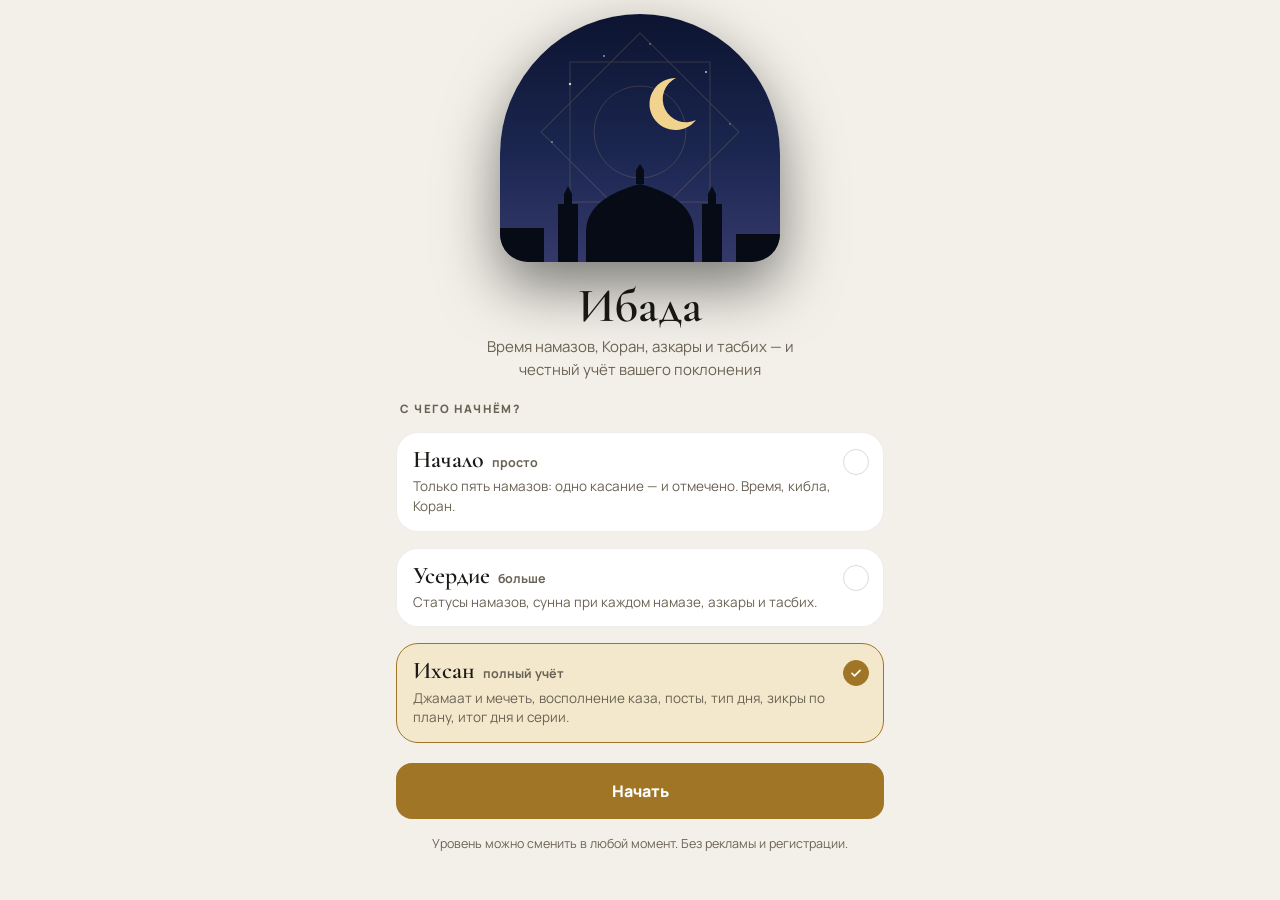
==== index.html @ 87f45176 "Версия 2.2.1: новые названия статусов намаза - «Сделал» → «Совершил» («Без джамаата, в отведённое вр" ====
<!doctype html>
<html lang="ru">
<head>
<meta charset="utf-8">
<meta name="viewport" content="width=device-width, initial-scale=1, maximum-scale=1, viewport-fit=cover, user-scalable=no">
<meta name="color-scheme" content="dark light">
<meta name="theme-color" content="#0A0E1A">
<meta name="robots" content="noindex, nofollow">
<title>Ибада</title>
<link rel="preconnect" href="https://fonts.googleapis.com">
<link rel="preconnect" href="https://fonts.gstatic.com" crossorigin>
<link rel="stylesheet" href="https://fonts.googleapis.com/css2?family=Cormorant+Garamond:wght@500;600;700&family=Manrope:wght@400;500;600;700;800&family=Amiri:wght@400;700&family=Amiri+Quran&family=Literata:ital,wght@0,400;0,500;0,600;1,400&display=swap">
<link rel="preload" href="fonts/kfgqpc-hafs-18.woff2" as="font" type="font/woff2" crossorigin>
<link rel="stylesheet" href="styles.css?v=17">
<script src="https://telegram.org/js/telegram-web-app.js?59"></script>
</head>
<body>
<div id="sky" aria-hidden="true"></div>
<div id="app">
  <div id="scroll"><main id="screen" class="screen" aria-live="polite"></main></div>
  <div id="tabbar" class="tabbar"></div>
  <div id="overlay"></div>
</div>
<script src="adhan.min.js"></script>
<script src="sky.js?v=17"></script>
<script src="data.js?v=17"></script>
<script src="saadi-index.js?v=17"></script>
<script src="app.js?v=17"></script>
</body>
</html>
---- styles.css ----
/* Ибада — «Живое небо» (v6) */
:root {
  --bg: #070B18; --surface: rgba(13,19,37,0.56); --surface2: rgba(255,255,255,0.06); --seg-on: rgba(255,255,255,0.15);
  --line: rgba(255,255,255,0.09); --line2: rgba(255,255,255,0.18);
  --glass: blur(20px) saturate(150%);
  --rose: #E0AAB1; --rose-soft: rgba(224,170,177,0.14);
  --hero-ink: #FFFFFF; --on-sky: rgba(255,255,255,0.80);
  --text: #F4EFE6; --sub: #A7AEC0; --muted: #7E879C;
  --gold: #E6BE6E; --gold-hi: #F2D38E; --on-gold: #1A1406; --gold-soft: rgba(230,190,110,0.14); --gold-line: rgba(230,190,110,0.28);
  --emerald: #56D1A6; --emerald-text: #7FE0BD; --emerald-soft: rgba(86,209,166,0.15); --on-emerald: #06281B;
  --blue: #8FB8F2; --blue-text: #A9C8F5; --blue-soft: rgba(143,184,242,0.16);
  --amber: #F2A65A; --amber-text: #F5B87A; --amber-soft: rgba(242,166,90,0.16);
  --red: #F08A8A; --red-text: #F4A3A3; --red-soft: rgba(240,138,138,0.16);
  --violet-text: #C3A6EE;
  --track: rgba(255,255,255,0.11);
  --tab-bg: rgba(13,19,37,0.62); --tab-shadow: 0 12px 34px rgba(0,0,0,0.40);
  --sheet: rgba(16,22,40,0.95); --scrim: rgba(4,8,18,0.55);
  --card-shadow: none; --hero-shadow: 0 20px 50px rgba(0,0,0,0.5);
  --safe-top: calc(var(--tg-safe-area-inset-top, 0px) + var(--tg-content-safe-area-inset-top, 0px));
  --safe-bottom: var(--tg-safe-area-inset-bottom, 0px);
  --serif: 'Cormorant Garamond', 'Georgia', serif;
  --sans: 'Manrope', system-ui, -apple-system, 'Segoe UI', sans-serif;
  --arabic: 'Amiri', 'Noto Naskh Arabic', serif;
  color-scheme: dark;
}
:root.light {
  --bg: #F3EDE2; --surface: rgba(255,255,255,0.68); --surface2: rgba(27,26,23,0.05); --seg-on: #FFFFFF;
  --line: rgba(27,26,23,0.08); --line2: rgba(27,26,23,0.16);
  --rose: #8E4752; --rose-soft: #F3E1E3;
  --hero-ink: #1B1A17; --on-sky: #4F493F;
  --text: #1B1A17; --sub: #5F584C; --muted: #6F685C;
  --gold: #9A6E22; --gold-hi: #8A5F17; --on-gold: #FFFFFF; --gold-soft: #F3E6C8; --gold-line: rgba(154,110,34,0.35);
  --emerald: #0F7A57; --emerald-text: #0F6B4D; --emerald-soft: #DDF0E7; --on-emerald: #FFFFFF;
  --blue: #1F5FAF; --blue-text: #1F4F91; --blue-soft: #DDE8F7;
  --amber: #A65A12; --amber-text: #8F4A0F; --amber-soft: #FBE6D2;
  --red: #B3261E; --red-text: #9F2219; --red-soft: #F9DEDC;
  --violet-text: #6E44A0;
  --track: rgba(27,26,23,0.10);
  --tab-bg: rgba(255,255,255,0.74); --tab-shadow: 0 10px 30px rgba(60,45,20,0.16);
  --sheet: rgba(255,255,255,0.97); --scrim: rgba(30,24,12,0.4);
  --card-shadow: 0 1px 2px rgba(60,45,20,0.06); --hero-shadow: 0 18px 40px rgba(60,45,20,0.2);
  color-scheme: light;
}

* { box-sizing: border-box; -webkit-tap-highlight-color: transparent; }
html, body { margin: 0; height: 100%; background: var(--bg); color: var(--text); font-family: var(--sans); -webkit-font-smoothing: antialiased; }
body { overflow: hidden; overscroll-behavior: none; }
button { font: inherit; color: inherit; cursor: pointer; }
input { font: inherit; color: inherit; }
button:focus-visible, a:focus-visible, input:focus-visible { outline: 2px solid var(--gold); outline-offset: 2px; }
.sr { position: absolute; width: 1px; height: 1px; overflow: hidden; clip: rect(0 0 0 0); white-space: nowrap; }
[hidden] { display: none !important; }

#app { position: fixed; inset: 0; z-index: 1; display: flex; flex-direction: column; }
#scroll { flex: 1 1 auto; overflow-y: auto; overflow-x: hidden; -webkit-overflow-scrolling: touch; scrollbar-width: none; overscroll-behavior: contain; }
#scroll::-webkit-scrollbar { display: none; }
.screen { max-width: 520px; margin: 0 auto; padding: calc(var(--safe-top) + 18px) 16px calc(116px + var(--safe-bottom)); display: flex; flex-direction: column; gap: 14px; }
.screen.no-tabs { padding-bottom: calc(28px + var(--safe-bottom)); }

/* типографика */
.h1 { margin: 0; padding: 0 4px; font-family: var(--serif); font-size: 36px; font-weight: 600; line-height: 1; }
.h2 { margin: 0; font-family: var(--serif); font-size: 25px; font-weight: 600; line-height: 1.1; }
.eyebrow { font-size: 11.5px; font-weight: 800; letter-spacing: 0.14em; text-transform: uppercase; color: var(--sub); padding: 0 4px; }
.sub { color: var(--sub); }
.small { font-size: 12.5px; }
.num { font-variant-numeric: tabular-nums; }
.ar { font-family: var(--arabic); direction: rtl; }
.row { display: flex; align-items: center; gap: 12px; }
.between { display: flex; align-items: center; justify-content: space-between; gap: 12px; }
.col { display: flex; flex-direction: column; gap: 2px; min-width: 0; }
.grow { flex: 1 1 auto; min-width: 0; }

/* поверхности */
.card { background: var(--surface); border: 1px solid var(--line); border-radius: 24px; box-shadow: var(--card-shadow); }
.card.pad { padding: 16px; }
.list > * + * { border-top: 1px solid var(--line); }
.list-row { display: flex; align-items: center; gap: 12px; padding: 13px 16px; width: 100%; background: none; border: 0; text-align: left; }
.chev { flex: none; color: var(--sub); }

/* кнопки */
.btn { min-height: 48px; border-radius: 16px; border: 0; padding: 0 18px; font-weight: 800; font-size: 15px; display: inline-flex; align-items: center; justify-content: center; gap: 8px; }
.btn.gold { background: var(--gold); color: var(--on-gold); }
.btn.ghost { background: transparent; border: 1px solid var(--line2); color: var(--text); }
.btn.block { width: 100%; }
.btn.sm { min-height: 40px; font-size: 13.5px; border-radius: 13px; padding: 0 14px; }
.chip { flex: none; min-height: 38px; padding: 0 14px; border-radius: 19px; border: 1px solid var(--line2); background: var(--surface); color: var(--text); font-size: 13px; font-weight: 700; white-space: nowrap; display: inline-flex; align-items: center; gap: 6px; }
.chip.on { background: var(--gold); border-color: var(--gold); color: var(--on-gold); }
.chips { display: flex; gap: 8px; overflow-x: auto; scrollbar-width: none; margin: 0 -16px; padding: 0 16px; }
.chips::-webkit-scrollbar { display: none; }
.seg { display: grid; grid-auto-columns: minmax(0, 1fr); grid-auto-flow: column; gap: 3px; padding: 4px; border-radius: 18px; background: var(--surface); border: 1px solid var(--line); }
.seg button { min-height: 40px; border: 0; border-radius: 14px; background: transparent; color: var(--sub); font-size: 14px; font-weight: 800; }
.seg button.on { background: var(--seg-on); color: var(--text); box-shadow: var(--card-shadow); }
.seg.mini { padding: 3px; border-radius: 14px; background: var(--surface); border: 0; }
.seg.mini button { min-height: 34px; font-size: 12px; padding: 0 12px; border-radius: 11px; }
.icon-btn { width: 44px; height: 44px; border-radius: 14px; border: 1px solid var(--line); background: var(--surface); display: inline-flex; align-items: center; justify-content: center; color: var(--text); flex: none; }

.dot { width: 8px; height: 8px; border-radius: 50%; display: inline-block; flex: none; }

/* статусы намаза */
.st-none { background: transparent; color: var(--text); box-shadow: inset 0 0 0 1px var(--line2); }
.st-mosque { background: var(--gold-soft); color: var(--gold-hi); }
.st-jamaat { background: var(--blue-soft); color: var(--blue-text); }
.st-juma { background: var(--gold-soft); color: var(--gold-hi); }
.st-done { background: var(--emerald-soft); color: var(--emerald-text); }
.st-qada { background: var(--amber-soft); color: var(--amber-text); }
.st-missed { background: var(--rose-soft); color: var(--rose); }
.bar { height: 5px; border-radius: 3px; background: var(--track); overflow: hidden; display: block; }
.bar > span { display: block; height: 100%; border-radius: 3px; background: var(--gold); transition: width .3s; }

/* строки доп. сунны */
.x-row { display: flex; align-items: center; gap: 12px; padding: 10px 16px; }
.stepper { display: flex; align-items: center; gap: 6px; flex: none; }
.step { width: 44px; height: 44px; border-radius: 14px; border: 1px solid var(--line); background: var(--surface2); display: flex; align-items: center; justify-content: center; padding: 0; }
.step.plus { background: var(--gold); border-color: var(--gold); color: var(--on-gold); }

/* тасбих */
.tasbih { position: relative; width: 288px; height: 288px; margin: 0 auto; }
.bead { position: absolute; width: 13px; height: 13px; border-radius: 50%; background: var(--track); transition: background .15s, box-shadow .15s; }
.bead.on { background: var(--gold); box-shadow: 0 0 10px rgba(230,190,110,0.45); }
.tap { position: absolute; left: 44px; top: 44px; width: 200px; height: 200px; border-radius: 50%; border: 1px solid var(--gold-line); background: radial-gradient(circle at 50% 35%, var(--surface2) 0%, var(--surface) 70%); display: flex; flex-direction: column; align-items: center; justify-content: center; gap: 2px; box-shadow: 0 18px 40px rgba(0,0,0,0.35); user-select: none; touch-action: manipulation; transition: transform .08s; }
.tap:active, .tap.pressed { transform: scale(0.97); }
.tap { touch-action: none; -webkit-tap-highlight-color: transparent; }
.tap-count { font-family: var(--serif); font-size: 78px; font-weight: 600; line-height: 1; }
.z-grid { display: grid; grid-template-columns: repeat(2, minmax(0, 1fr)); gap: 8px; }
.z-cell { display: flex; flex-direction: column; gap: 8px; padding: 12px; border-radius: 16px; border: 1px solid var(--line); background: var(--surface); text-align: left; }

/* азкары и тексты */
.zk { padding: 16px; display: flex; flex-direction: column; gap: 12px; }
.zk.done { border-color: color-mix(in srgb, var(--emerald) 50%, transparent); background: color-mix(in srgb, var(--emerald) 6%, var(--surface)); }
.zk-ar { margin: 0; font-family: var(--arabic); direction: rtl; text-align: right; font-size: 22px; line-height: 1.95; white-space: pre-line; }
.zk-ru { margin: 0; font-size: 13.5px; line-height: 1.5; color: var(--sub); }
.times { flex: none; font-size: 11.5px; font-weight: 800; padding: 5px 10px; border-radius: 999px; background: var(--gold-soft); color: var(--gold-hi); }

/* Коран */
.star { position: relative; width: 40px; height: 40px; flex: none; display: flex; align-items: center; justify-content: center; font-size: 12px; font-weight: 800; }
.star svg { position: absolute; inset: 0; }
.continue { position: relative; overflow: hidden; border-radius: 28px; border: 1px solid var(--gold-line); background: linear-gradient(160deg, var(--surface2) 0%, var(--surface) 70%); padding: 18px; display: flex; gap: 16px; text-align: left; width: 100%; }
.continue-arch { width: 88px; flex: none; border-radius: 44px 44px 14px 14px; background: var(--gold-soft); border: 1px solid var(--gold-line); display: flex; flex-direction: column; align-items: center; justify-content: center; gap: 4px; padding: 14px 4px; }
.ayah { padding: 16px; display: flex; flex-direction: column; gap: 10px; }
.ayah-ar { margin: 0; font-family: 'Amiri Quran', var(--arabic); direction: rtl; text-align: right; font-size: 26px; line-height: 2.2; }
.ayah-n { width: 30px; height: 30px; border-radius: 50%; border: 1px solid var(--gold-line); color: var(--gold); display: inline-flex; align-items: center; justify-content: center; font-size: 11px; font-weight: 800; }
.search { display: flex; align-items: center; gap: 10px; min-height: 48px; padding: 0 14px; border-radius: 16px; background: var(--surface); border: 1px solid var(--line); color: var(--sub); }
.search input { flex: 1 1 auto; min-width: 0; border: 0; outline: none; background: transparent; font-size: 15px; color: var(--text); }

/* прогресс */
.bars { height: 150px; display: grid; grid-template-columns: repeat(7, minmax(0, 1fr)); gap: 10px; border-bottom: 1px solid var(--line2); }
.bars button { height: 100%; border: 0; padding: 0; background: none; display: flex; justify-content: center; }
.bars .trk { position: relative; display: block; width: 100%; max-width: 28px; height: 100%; border-radius: 6px 6px 0 0; background: color-mix(in srgb, var(--text) 4%, transparent); }
.bars .fill { position: absolute; left: 0; right: 0; bottom: 0; border-radius: 6px 6px 0 0; background: color-mix(in srgb, var(--gold) 45%, transparent); }
.bars button.on .fill { background: var(--gold-hi); }
.cal { display: grid; grid-template-columns: repeat(7, minmax(0, 1fr)); gap: 5px; }
.cal button { height: 40px; border: 0; border-radius: 12px; padding: 0; font-size: 13px; font-weight: 600; }
.cal .on { box-shadow: 0 0 0 2px var(--surface), 0 0 0 4px var(--text); }
.h0 { background: color-mix(in srgb, var(--text) 5%, transparent); color: var(--muted); }
.h1c { background: #3A3220; color: #F4EFE6; } .h2c { background: #6B5530; color: #F4EFE6; } .h3c { background: #A88444; color: #1A1406; } .h4c { background: #E6BE6E; color: #1A1406; }
:root.light .h1c { background: #F3E6C8; color: #1B1A17; } :root.light .h2c { background: #E2C78F; color: #1B1A17; } :root.light .h3c { background: #C49A4C; color: #1B1A17; } :root.light .h4c { background: #8A5F17; color: #FFFFFF; }
.tiles3 { display: grid; grid-template-columns: repeat(3, minmax(0, 1fr)); gap: 8px; }
.stat { border-radius: 18px; background: var(--surface); border: 1px solid var(--line); padding: 12px; display: flex; flex-direction: column; gap: 4px; }
.stat b { font-family: var(--serif); font-size: 30px; font-weight: 700; line-height: 1; }
.big-serif { font-family: var(--serif); font-weight: 600; line-height: 0.9; color: var(--gold-hi); }

/* кибла */
.qibla { position: relative; height: 400px; border-radius: 50vw 50vw 30px 30px / 179px 179px 30px 30px; overflow: hidden; background: radial-gradient(circle at 50% 42%, #1B2748 0%, #111A30 60%, #0D1426 100%); border: 1px solid var(--gold-line); color: #F4EFE6; }
.compass { position: absolute; left: 50%; top: 58px; width: 230px; height: 230px; margin-left: -115px; }
.needle { transition: transform .25s ease-out; transform-origin: 115px 115px; }

/* переключатель */
.switch { flex: none; height: 44px; padding: 0; border: 0; background: none; display: flex; align-items: center; }
.switch i { position: relative; display: block; width: 50px; height: 30px; border-radius: 15px; background: var(--seg-on); transition: background .2s; }
.switch i::after { content: ''; position: absolute; top: 3px; left: 3px; width: 24px; height: 24px; border-radius: 50%; background: #fff; box-shadow: 0 1px 3px rgba(0,0,0,0.3); transition: left .2s; }
.switch[aria-checked="true"] i { background: var(--gold); }
.switch[aria-checked="true"] i::after { left: 23px; }
:root.light .switch i { background: #D9D1C1; }
:root.light .switch[aria-checked="true"] i { background: var(--gold); }

/* нижнее меню */
.tabbar { position: fixed; left: 0; right: 0; bottom: 0; padding: 0 16px calc(14px + var(--safe-bottom)); pointer-events: none; z-index: 10; }
.tabbar nav { pointer-events: auto; max-width: 488px; margin: 0 auto; height: 68px; border-radius: 34px; background: var(--tab-bg); border: 1px solid var(--line); backdrop-filter: blur(24px) saturate(160%); -webkit-backdrop-filter: blur(24px) saturate(160%); box-shadow: var(--tab-shadow); display: grid; grid-template-columns: repeat(5, minmax(0, 1fr)); padding: 0 6px; }
.tabbar button { border: 0; background: none; display: flex; flex-direction: column; align-items: center; justify-content: center; gap: 3px; color: var(--sub); font-size: 10.5px; font-weight: 700; }
.tabbar button[aria-current="page"] { color: var(--gold); }

/* шторка */
.scrim { position: fixed; inset: 0; z-index: 30; background: var(--scrim); border: 0; padding: 0; animation: fade .18s ease; }
.sheet { position: fixed; left: 8px; right: 8px; bottom: calc(8px + var(--safe-bottom)); z-index: 31; max-width: 504px; margin: 0 auto; max-height: 86vh; overflow-y: auto; border-radius: 30px; background: var(--sheet); border: 1px solid var(--line); backdrop-filter: blur(24px); -webkit-backdrop-filter: blur(24px); padding: 10px 14px 16px; display: flex; flex-direction: column; gap: 8px; box-shadow: 0 -10px 40px rgba(0,0,0,0.35); animation: rise .22s cubic-bezier(.2,.8,.2,1); }
.grab { width: 40px; height: 5px; border-radius: 3px; background: var(--line2); align-self: center; flex: none; }
.opt { min-height: 60px; display: flex; align-items: center; gap: 12px; padding: 8px 12px; border-radius: 18px; border: 1px solid var(--line); background: transparent; text-align: left; width: 100%; }
.opt.on { border: 1.5px solid var(--gold); background: var(--surface2); }
.opt-pct { width: 56px; height: 38px; flex: none; border-radius: 12px; display: flex; align-items: center; justify-content: center; font-size: 13px; font-weight: 800; }
.toast { position: fixed; left: 50%; bottom: calc(100px + var(--safe-bottom)); transform: translateX(-50%); z-index: 40; background: var(--sheet); color: var(--text); border: 1px solid var(--line2); padding: 10px 16px; border-radius: 14px; font-size: 13.5px; font-weight: 700; box-shadow: 0 10px 30px rgba(0,0,0,0.3); animation: fade .2s ease; max-width: 90vw; text-align: center; }
@keyframes fade { from { opacity: 0; } to { opacity: 1; } }
@keyframes rise { from { transform: translateY(24px); opacity: 0; } to { transform: none; opacity: 1; } }

/* онбординг */
.onb-arch { position: relative; width: 280px; height: 248px; margin: 0 auto; border-radius: 140px 140px 28px 28px; overflow: hidden; background: linear-gradient(180deg, #0C1430 0%, #1B2650 55%, #34396A 100%); box-shadow: 0 24px 60px rgba(0,0,0,0.5); }
.level { width: 100%; display: flex; align-items: flex-start; gap: 12px; padding: 14px 14px 14px 16px; border-radius: 22px; border: 1px solid var(--line); background: var(--surface); text-align: left; }
.level.on { border: 1.5px solid var(--gold); background: var(--gold-soft); }
.radio { width: 26px; height: 26px; flex: none; margin-top: 2px; border-radius: 50%; border: 1.5px solid var(--line2); display: flex; align-items: center; justify-content: center; color: var(--on-gold); }
.level.on .radio { background: var(--gold); border-color: var(--gold); }

.empty { padding: 28px 20px; display: flex; flex-direction: column; align-items: center; gap: 8px; text-align: center; border-style: dashed; }
.loading { padding: 24px; text-align: center; color: var(--sub); }

@media (prefers-reduced-motion: reduce) { * { animation: none !important; transition: none !important; } }

/* время намазов */
.tm { display: flex; flex-direction: column; gap: 10px; padding: 14px; border-radius: 20px; background: var(--surface); border: 1px solid var(--line); }
.tm-line { display: flex; align-items: center; justify-content: space-between; gap: 10px; }
.tm-line.end { justify-content: flex-end; }
.tm-lbl { flex: none; width: 52px; font-size: 13px; font-weight: 700; color: var(--sub); }
.tm .step { width: 38px; height: 38px; border-radius: 12px; }
.tm .seg.mini { flex: 1 1 auto; min-width: 0; }
.tm .seg.mini button { padding: 0 6px; }
.tm-big { font-family: var(--serif); font-size: 28px; font-weight: 700; line-height: 1; }
.tm-time { display: flex; align-items: center; min-height: 40px; padding: 0 12px; border-radius: 12px; background: var(--surface2); border: 1px solid var(--line); }
.tm-time input { border: 0; outline: none; background: transparent; color: var(--text); font: inherit; font-size: 17px; font-weight: 800; font-variant-numeric: tabular-nums; min-width: 92px; }

/* путь, знаки, цели, летопись */
.icon-btn.sm { width: 34px; height: 34px; border-radius: 11px; color: var(--sub); background: transparent; }
.gm-goal { display: flex; flex-direction: column; gap: 10px; text-align: left; width: 100%; border-color: rgba(195,166,238,0.28); background: linear-gradient(160deg, rgba(195,166,238,0.10), transparent 70%), var(--surface); }
.gm-goal.done { border-color: var(--emerald-soft); background: linear-gradient(160deg, var(--emerald-soft), transparent 70%), var(--surface); }
.gm-goal-t { font-size: 17px; font-weight: 800; line-height: 1.3; }
.gm-dots { display: flex; gap: 6px; }
.gm-dots i { flex: 1 1 0; max-width: 40px; height: 8px; border-radius: 4px; background: var(--track); transition: background .3s; }
.gm-dots i.on { background: var(--violet-text); }
.gm-goal.done .gm-dots i.on { background: var(--emerald); }
.gm-stage { padding: 18px 16px 16px; display: flex; flex-direction: column; gap: 14px; background: radial-gradient(120% 90% at 100% 0%, var(--gold-soft), transparent 60%), var(--surface); border-color: var(--gold-line); }
.gm-stars { display: flex; justify-content: space-between; }
.gm-stars svg g { fill: none; stroke: var(--line2); stroke-width: 1.2; }
.gm-stars svg.on g { fill: var(--gold-soft); stroke: var(--gold); }
.gm-stars svg.on { filter: drop-shadow(0 0 4px rgba(230,190,110,.45)); }
.gm-hadith { font-family: var(--serif); font-size: 17px; font-style: italic; line-height: 1.35; color: var(--text); border-left: 2px solid var(--gold-line); padding-left: 12px; }
.gm-hadith .sub { display: block; font-family: var(--sans); font-style: normal; font-size: 12px; margin-top: 4px; }
.gm-grid { display: grid; grid-template-columns: repeat(3, minmax(0, 1fr)); gap: 8px; }
.gm-cell { display: flex; flex-direction: column; align-items: center; gap: 6px; padding: 12px 6px 12px; border-radius: 20px; border: 1px solid var(--line); background: var(--surface); }
.gm-cell.on { border-color: var(--line2); }
.gm-cell-t { font-size: 12px; font-weight: 700; line-height: 1.25; text-align: center; min-height: 30px; color: var(--sub); }
.gm-cell.on .gm-cell-t { color: var(--text); }
.emb { display: block; flex: none; }
.gm-award { display: flex; flex-direction: column; align-items: center; text-align: center; gap: 8px; padding: 6px 8px 8px; }
.gm-glow { position: relative; padding: 6px; animation: pop .5s cubic-bezier(.2,1.4,.4,1); }
.gm-glow::before { content: ''; position: absolute; inset: -10%; border-radius: 50%; background: radial-gradient(circle, rgba(230,190,110,.28), transparent 65%); animation: glow 2.4s ease-in-out infinite; }
.gm-glow svg { position: relative; }
.gm-list { display: flex; flex-direction: column; gap: 8px; padding: 2px 6px 6px; font-size: 14px; line-height: 1.5; }
.gm-list p { margin: 0; }
.gm-chron-head { display: flex; flex-direction: column; gap: 6px; padding: 6px 6px 2px; }
.gm-chron-hero { padding: 16px; display: flex; justify-content: space-between; align-items: flex-end; background: radial-gradient(120% 90% at 0% 0%, var(--gold-soft), transparent 60%), var(--surface); border-color: var(--gold-line); }
.gm-dua { text-align: center; padding: 8px 10px; display: flex; flex-direction: column; gap: 4px; }
.gm-dua p { margin: 0; line-height: 1.5; }
.gm-dua .ar { font-size: 24px; line-height: 1.8; color: var(--gold-hi); }
@keyframes pop { from { transform: scale(.6); opacity: 0; } to { transform: none; opacity: 1; } }
@keyframes glow { 0%, 100% { opacity: .6; transform: scale(.95); } 50% { opacity: 1; transform: scale(1.05); } }
@media (prefers-reduced-motion: reduce) { .gm-glow, .gm-glow::before { animation: none; } }

/* ===== «Живое небо» ===== */
@property --s1 { syntax: '<color>'; inherits: true; initial-value: #070D20; }
@property --s2 { syntax: '<color>'; inherits: true; initial-value: #0E1631; }
@property --s3 { syntax: '<color>'; inherits: true; initial-value: #1E2A55; }
#sky { position: fixed; inset: 0; z-index: 0; overflow: hidden; pointer-events: none; background: var(--bg); }
#sky.ready { transition: --s1 50s linear, --s2 50s linear, --s3 50s linear; }
.sky-g { position: absolute; inset: 0; background: linear-gradient(180deg, var(--s1) 0%, var(--s2) 52%, var(--s3) 100%); }
.sky-stars { position: absolute; left: 0; top: 0; width: 100%; height: 100%; opacity: 0; }
#sky.ready .sky-stars { transition: opacity 50s linear; }
.sky-stars .tw { animation: twinkle 7s ease-in-out infinite; }
@keyframes twinkle { 50% { opacity: .2; } }
.sky-sun, .sky-moon { position: absolute; left: 0; top: 0; opacity: 0; will-change: transform; }
#sky.ready .sky-sun, #sky.ready .sky-moon { transition: transform 50s linear, opacity .8s ease; }
.sky-sun { width: 26px; height: 26px; margin: -13px 0 0 -13px; border-radius: 50%; background: radial-gradient(circle, #FFF9E8 0%, #FFE6A8 55%, #FFD27A 100%); box-shadow: 0 0 36px 12px rgba(255,214,140,.42), 0 0 150px 70px rgba(255,214,140,.16); }
.sky-sun.low { background: radial-gradient(circle, #FFEBD0 0%, #FFB878 60%, #FF9454 100%); box-shadow: 0 0 40px 14px rgba(255,150,90,.42), 0 0 170px 80px rgba(255,140,80,.18); }
.sky-moon { width: 30px; height: 30px; margin: -15px 0 0 -15px; filter: drop-shadow(0 0 10px rgba(244,231,194,.45)); }
.sky-moon svg { display: block; }
.sky-dim { position: absolute; inset: 0; background: #04060E; opacity: 0; transition: opacity .5s ease; }
#sky.light .sky-dim { background: #F3EDE2; }
#sky.light .sky-sun { box-shadow: 0 0 50px 24px rgba(255,214,140,.38); }
#sky.lowfx, #sky.lowfx * { transition: none !important; animation: none !important; }

/* стекло */
.card, .tile, .stat, .gm-cell, .z-cell, .tm, .level, .search, .continue, .daytype, .seg:not(.mini), .tap { -webkit-backdrop-filter: var(--glass); backdrop-filter: var(--glass); }
:root.lowfx { --surface: rgba(13,19,37,0.90); --glass: none; --tab-bg: rgba(13,19,37,0.95); }
:root.lowfx.light { --surface: rgba(255,255,255,0.94); --tab-bg: rgba(255,255,255,0.96); }
:root.lowfx .sheet { -webkit-backdrop-filter: none; backdrop-filter: none; }

.dnote { display: inline-flex; align-items: center; gap: 6px; margin-top: 6px; font-size: 12.5px; font-weight: 800; color: var(--gold-hi); }

/* план чтения */
.rd { display: flex; flex-direction: column; gap: 10px; text-align: left; width: 100%; }
.rd-ico { width: 40px; height: 40px; border-radius: 13px; display: grid; place-items: center; flex: none; background: var(--gold-soft); color: var(--gold-hi); }
.rd-big { font-family: var(--serif); font-size: 32px; font-weight: 700; line-height: 1; color: var(--gold-hi); }
.rd-bars { display: flex; align-items: flex-end; gap: 4px; height: 70px; margin-top: 6px; }
.rd-bar { position: relative; flex: 1 1 0; height: 100%; border-radius: 5px 5px 0 0; background: var(--track); display: flex; align-items: flex-end; overflow: hidden; }
.rd-bar i { display: block; width: 100%; background: color-mix(in srgb, var(--gold) 55%, transparent); border-radius: 5px 5px 0 0; }
.rd-bar.on i { background: var(--gold-hi); }
.rd-bar b { position: absolute; left: 0; right: 0; top: 2px; text-align: center; font-size: 9.5px; font-weight: 800; color: var(--sub); }
.rd-bar.off { opacity: .35; }

/* ===== v9: тафсир ас-Саади в читалке ===== */
.rd-main { display: flex; flex-direction: column; gap: 10px; width: 100%; text-align: left; background: none; border: 0; padding: 0; color: inherit; }
.rd-go svg, .btn[data-a="readOpen"] svg { width: 18px; height: 18px; flex: none; }
.tf-cont { display: flex; align-items: center; gap: 12px; width: 100%; text-align: left; }
.tf-plan { display: flex; align-items: center; gap: 12px; width: 100%; text-align: left; padding: 10px 12px; border-radius: 20px; border: 1px solid var(--gold-line); background: var(--gold-soft); color: var(--text); }
.tf-plan .rd-ico { width: 36px; height: 36px; border-radius: 12px; }
.tfg { gap: 14px; }
.tf-ay { display: flex; flex-direction: column; gap: 10px; scroll-margin-top: 12px; }
.tf-ay + .tf-ay { border-top: 1px dashed var(--line2); padding-top: 12px; }
.tf-body { border-top: 1px solid var(--gold-line); padding-top: 14px; display: flex; flex-direction: column; gap: 12px; }
.tf-body p { margin: 0; font-size: 16px; line-height: 1.68; color: var(--text); text-wrap: pretty; hyphens: auto; -webkit-hyphens: auto; }
.tf-lbl { font-size: 11px; font-weight: 800; letter-spacing: .14em; text-transform: uppercase; color: var(--gold); }
.tf-foot { display: flex; justify-content: flex-end; }
.tf-mark { min-height: 38px; padding: 0 16px; border-radius: 19px; border: 1px solid var(--gold-line); background: transparent; color: var(--gold-hi); font-size: 13px; font-weight: 800; display: inline-flex; align-items: center; gap: 6px; }
.tf-mark.on { border-color: transparent; background: var(--emerald-soft); color: var(--emerald-text); }
.tf-mark svg { width: 16px; height: 16px; }
.tf-line { display: flex; align-items: center; gap: 10px; font-size: 11.5px; font-weight: 800; letter-spacing: .08em; text-transform: uppercase; color: var(--emerald-text); padding: 2px 4px; }
.tf-line::before, .tf-line::after { content: ''; flex: 1; height: 1px; background: currentColor; opacity: .45; }
.tf-line.gold { color: var(--gold-hi); }
.tf-src { padding: 2px 6px 8px; line-height: 1.5; }

/* ===== v10: чтение Корана ===== */
@font-face { font-family: 'KFGQPC Hafs'; src: url('fonts/kfgqpc-hafs-18.woff2') format('woff2'); font-display: block; }
:root { --quran: 'KFGQPC Hafs', 'Amiri Quran', serif; --book: 'Literata', Georgia, serif; --rfs: 18px; --ras: 30px; }
body.reading { --r-bg: #0C1120; --r-bar: rgba(12,17,32,0.94); --r-text: #EEE8DA; --r-text2: #DCD5C6; --r-sub: #98A1B5; --r-gold: #E6BE6E; --r-goldhi: #F2D38E; --r-gline: rgba(230,190,110,0.30); --r-line: rgba(255,255,255,0.08); --r-chip: rgba(255,255,255,0.07); --r-segon: rgba(255,255,255,0.14); --r-pill: rgba(24,31,52,0.96); --r-shadow: rgba(0,0,0,0.42); --r-sel: rgba(230,190,110,0.11); --r-em: #6FDDB5; --r-emsoft: rgba(111,221,181,0.11); --r-ongold: #1A1406; }
body.reading.rbg-sepia { --r-bg: #F3EBDC; --r-bar: rgba(243,235,220,0.95); --r-text: #33281C; --r-text2: #43372A; --r-sub: #6E5E49; --r-gold: #97702B; --r-goldhi: #7E5C1E; --r-gline: rgba(151,112,43,0.35); --r-line: rgba(58,46,33,0.13); --r-chip: rgba(58,46,33,0.07); --r-segon: #FFFBF3; --r-pill: rgba(255,251,243,0.97); --r-shadow: rgba(80,60,30,0.18); --r-sel: rgba(151,112,43,0.12); --r-em: #256E52; --r-emsoft: rgba(37,110,82,0.10); --r-ongold: #FFF8EA; }
body.reading.rbg-day { --r-bg: #FBFAF7; --r-bar: rgba(251,250,247,0.95); --r-text: #1D2230; --r-text2: #2C3242; --r-sub: #5D6578; --r-gold: #9A7430; --r-goldhi: #7E5C1E; --r-gline: rgba(154,116,48,0.32); --r-line: rgba(20,24,36,0.10); --r-chip: rgba(20,24,36,0.06); --r-segon: #FFFFFF; --r-pill: rgba(255,255,255,0.97); --r-shadow: rgba(20,24,36,0.14); --r-sel: rgba(154,116,48,0.11); --r-em: #1F6E50; --r-emsoft: rgba(31,110,80,0.09); --r-ongold: #FFFFFF; }
body.reading.rbg-sky { --r-bg: transparent; --r-bar: rgba(10,16,34,0.72); --r-pill: rgba(18,25,46,0.9); }
body.reading #scroll { background: var(--r-bg); }
.screen.reader { padding: 0 0 calc(104px + var(--safe-bottom)); gap: 0; max-width: 680px; color: var(--r-text); }
.screen.reader .sub { color: var(--r-sub); }
.qpad { padding: 0 16px; }
/* шапка */
.rh { position: sticky; top: 0; z-index: 6; padding: var(--safe-top) 10px 0; background: var(--r-bar); border-bottom: 1px solid var(--r-line); -webkit-backdrop-filter: blur(14px); backdrop-filter: blur(14px); transition: transform .25s ease; }
.rh.hid { transform: translateY(-100%); }
.rh-row { height: 56px; display: flex; align-items: center; gap: 8px; }
.rh-i { width: 44px; height: 44px; flex: none; border: 0; border-radius: 14px; background: var(--r-chip); color: var(--r-text); display: flex; align-items: center; justify-content: center; }
.rh-aa { font-family: var(--book); font-size: 17px; font-weight: 600; }
.rh-t { flex: 1 1 auto; min-width: 0; border: 0; background: none; color: var(--r-text); display: flex; flex-direction: column; align-items: center; gap: 1px; padding: 0; }
.rh-n { display: flex; align-items: center; gap: 4px; max-width: 100%; font-size: 16px; font-weight: 800; white-space: nowrap; overflow: hidden; text-overflow: ellipsis; }
.rh-s { font-size: 12px; font-weight: 600; color: var(--r-sub); font-variant-numeric: tabular-nums; }
.seg.mini.rh-seg { margin: 0 6px 8px; background: var(--r-chip); }
.rh-seg button { color: var(--r-sub); }
.rh-seg button.on { background: var(--r-segon); color: var(--r-text); box-shadow: none; }
.rh-p { height: 2px; margin: 0 -10px; background: var(--r-chip); }
.rh-p i { display: block; height: 100%; background: var(--r-gold); transition: width .3s ease; }
/* заголовок суры */
.qsh { margin: 16px 16px 4px; border-radius: 18px; border: 1px solid var(--r-gline); background: var(--r-sel); padding: 8px 14px; display: flex; flex-direction: column; align-items: center; gap: 1px; text-align: center; }
.qsh-ar { font-family: 'Amiri', var(--quran); font-size: 24px; line-height: 1.55; color: var(--r-goldhi); }
.qsh-m { font-size: 12px; font-weight: 700; color: var(--r-sub); }
.qbas { margin: 8px 16px 2px; text-align: center; font-family: var(--quran); font-size: calc(var(--ras) * 0.9); line-height: 2; color: var(--r-goldhi); }
.qnote { margin: 10px 16px; padding: 10px 14px; border-radius: 14px; background: var(--r-chip); color: var(--r-sub); font-size: 13px; line-height: 1.45; }
.qload { padding: 48px 20px; text-align: center; color: var(--r-sub); }
/* аят с переводом */
.qa { margin: 0 8px; padding: 14px 12px 16px; border-bottom: 1px solid var(--r-line); display: flex; flex-direction: column; gap: 10px; cursor: pointer; -webkit-tap-highlight-color: transparent; transition: background .2s ease; scroll-margin-top: calc(var(--safe-top) + 106px); }
.qa.sel { background: var(--r-sel); border-radius: 18px; border-bottom-color: transparent; }
.qa-top { display: flex; align-items: flex-start; gap: 12px; }
.qa-n { flex: none; display: flex; flex-direction: column; align-items: center; gap: 2px; margin-top: 4px; color: var(--r-goldhi); }
.qa-n .star { width: 36px; height: 36px; font-size: 11.5px; color: var(--r-goldhi); }
.qa-n .star svg { width: 36px; height: 36px; }
.qa-bm { color: var(--r-gold); display: flex; }
.qar { flex: 1 1 auto; min-width: 0; margin: 0; font-family: var(--quran); font-size: var(--ras); line-height: 2.05; text-align: right; color: var(--r-text); }
.qru { margin: 0; font-family: var(--book); font-size: var(--rfs); line-height: 1.55; color: var(--r-text); }
body.rplain .qru, body.rplain .qtf p, body.rplain .tfa-b p, body.rplain .tfa-tr { font-family: var(--sans); }
.screen.reader .star svg rect { stroke: var(--r-gold); }
/* только арабский: страница мусхафа */
.mp { margin: 10px 0 0; padding: 0 18px; font-family: var(--quran); font-size: var(--ras); line-height: 2.2; text-align: justify; text-align-last: center; color: var(--r-text); }
.ma { cursor: pointer; border-radius: 10px; -webkit-tap-highlight-color: transparent; scroll-margin-top: calc(var(--safe-top) + 106px); transition: background .2s ease; }
.ma.sel { background: var(--r-sel); box-shadow: 0 0 0 4px var(--r-sel); }
.mpn { display: flex; align-items: center; gap: 12px; margin: 4px 20px 6px; font-size: 11.5px; font-weight: 800; color: var(--r-sub); font-variant-numeric: tabular-nums; }
.mpn::before, .mpn::after { content: ''; flex: 1; height: 1px; background: var(--r-line); }
/* тафсир */
.qg { display: flex; flex-direction: column; }
.qg .qa { border-bottom: 0; padding-bottom: 4px; }
.qtf { margin: 0 20px; padding: 4px 0 16px; border-bottom: 1px solid var(--r-line); }
.qtf-l { display: flex; align-items: center; gap: 10px; padding: 8px 0 12px; font-size: 11px; font-weight: 800; letter-spacing: .15em; text-transform: uppercase; color: var(--r-gold); }
.qtf-l::after { content: ''; flex: 1; height: 1px; background: var(--r-gline); }
.qtf p { margin: 0 0 14px; font-family: var(--book); font-size: calc(var(--rfs) - 0.5px); line-height: 1.72; color: var(--r-text2); hyphens: auto; -webkit-hyphens: auto; text-wrap: pretty; }
.qtf-foot { display: flex; justify-content: flex-end; padding: 10px 20px 14px; }
.screen.reader .tf-mark { border-color: var(--r-gline); color: var(--r-goldhi); }
.screen.reader .tf-mark.on { background: var(--r-emsoft); color: var(--r-em); border-color: transparent; }
.screen.reader .tf-line { color: var(--r-em); margin: 10px 0; }
.qnorm { margin: 14px 16px; padding: 12px 14px; border-radius: 16px; background: var(--r-sel); color: var(--r-goldhi); display: flex; align-items: center; gap: 10px; }
.qnorm.done { background: var(--r-emsoft); color: var(--r-em); }
.qnorm span { display: flex; flex-direction: column; gap: 2px; }
.qnorm b { font-size: 14px; font-weight: 800; }
.qnorm small { font-size: 12.5px; font-weight: 600; opacity: .85; }
.qnext { padding: 18px 16px 6px; gap: 8px; }
.screen.reader .btn.ghost { color: var(--r-text); border-color: var(--r-line); }
.screen.reader .tf-src { padding-top: 14px; line-height: 1.5; }
.screen.reader .card { background: var(--r-chip); border-color: var(--r-line); color: var(--r-text); }
/* нижняя плашка */
.qpill { position: fixed; left: 50%; transform: translateX(-50%); width: min(520px, calc(100% - 28px)); bottom: calc(14px + var(--safe-bottom)); z-index: 7; min-height: 60px; border-radius: 30px; background: var(--r-pill); border: 1px solid var(--r-line); box-shadow: 0 12px 30px var(--r-shadow); display: flex; align-items: center; gap: 6px; padding: 0 7px; color: var(--r-text); -webkit-backdrop-filter: blur(16px); backdrop-filter: blur(16px); }
.qp-b { width: 44px; height: 44px; flex: none; border: 0; border-radius: 22px; background: var(--r-chip); color: var(--r-text); display: flex; align-items: center; justify-content: center; }
.qp-b:disabled { opacity: .35; }
.qp-ok { background: var(--r-gold); color: var(--r-ongold); }
.qp-m { flex: 1 1 auto; min-width: 0; display: flex; flex-direction: column; gap: 6px; }
.qp-r { display: flex; justify-content: space-between; gap: 8px; font-size: 12.5px; font-weight: 700; font-variant-numeric: tabular-nums; }
.qp-bar { height: 4px; border-radius: 2px; background: var(--r-chip); overflow: hidden; display: block; }
.qp-bar i { display: block; height: 100%; background: var(--r-gold); transition: width .3s ease; }
.qp-plan { flex: 1 1 auto; min-width: 0; display: flex; align-items: center; gap: 10px; border: 0; background: none; color: var(--r-text); text-align: left; padding: 7px 0 7px 2px; }
.qp-plan .qp-m { gap: 1px; }
.qp-plan b { font-size: 14px; font-weight: 800; }
.qp-plan .sub { font-size: 12px; font-weight: 600; white-space: nowrap; overflow: hidden; text-overflow: ellipsis; }
/* кольцо прогресса */
.qring { position: relative; flex: none; display: inline-flex; }
.qring svg { transform: rotate(-90deg); }
.qring circle { fill: none; }
.qring-t { stroke: var(--track); }
.reading .qring-t { stroke: var(--r-chip); }
.qring-v { stroke: var(--gold); stroke-linecap: round; transition: stroke-dasharray .4s ease; }
.reading .qring-v { stroke: var(--r-gold); }
.qring-v.done { stroke: var(--emerald); }
.reading .qring-v.done { stroke: var(--r-em); }
.qring-l { position: absolute; inset: 0; display: flex; flex-direction: column; align-items: center; justify-content: center; line-height: 1; text-align: center; }
.qring-l b { font-family: var(--serif); font-size: 28px; font-weight: 700; color: var(--gold-hi); }
.qring-l small { font-size: 10.5px; font-weight: 700; color: var(--sub); margin-top: 2px; max-width: 58px; }
.qpill .qring-l b { font-family: var(--sans); font-size: 14px; font-weight: 800; color: var(--r-goldhi); }
.qring-l svg { width: 22px; height: 22px; color: var(--emerald-text); }
.qpill .qring-l svg { color: var(--r-em); }
/* действия с аятом */
.qtool { position: fixed; left: 50%; transform: translateX(-50%); width: min(520px, calc(100% - 20px)); bottom: calc(84px + var(--safe-bottom)); z-index: 8; border-radius: 22px; background: var(--r-pill); border: 1px solid var(--r-line); box-shadow: 0 14px 34px var(--r-shadow); display: flex; gap: 4px; padding: 6px; color: var(--r-text); animation: fade .15s ease; }
.qt-b { flex: 1 1 0; min-width: 0; min-height: 58px; border: 0; border-radius: 16px; background: var(--r-chip); color: var(--r-text); display: flex; flex-direction: column; align-items: center; justify-content: center; gap: 4px; padding: 0 2px; font-size: 10.5px; font-weight: 700; line-height: 1.15; text-align: center; }
.qt-b.gold { background: var(--r-gold); color: var(--r-ongold); }
.qt-b svg { width: 20px; height: 20px; flex: none; }
.qt-x { width: 34px; flex: none; border: 0; background: none; color: var(--r-sub); display: flex; align-items: center; justify-content: center; padding: 0; }
/* вкладка «Коран» */
.qhero { display: flex; flex-direction: column; gap: 14px; border-color: var(--gold-line); }
.qhero-t { font-family: var(--serif); font-size: 23px; font-weight: 600; line-height: 1.1; }
.qhero .btn svg, .btn[data-a="readOpen"] svg { width: 19px; height: 19px; flex: none; }
.qcont { display: flex; align-items: center; gap: 12px; width: 100%; padding: 12px 14px; text-align: left; }
.qs-ar { font-family: 'Amiri', var(--arabic); font-size: 20px; color: var(--gold-hi); direction: rtl; flex: none; }
.qs-tf { display: flex; align-items: center; gap: 6px; margin-top: 2px; font-size: 11.5px; font-weight: 700; color: var(--gold-hi); }
.qs-tf i { width: 54px; height: 4px; border-radius: 2px; background: var(--track); overflow: hidden; display: block; }
.qs-tf b { display: block; height: 100%; background: var(--gold); }
.qs-tf.done { color: var(--emerald-text); }
.qs-tf.done b { background: var(--emerald); }
.juz-n { width: 40px; height: 40px; flex: none; border-radius: 20px 20px 8px 8px; background: var(--gold-soft); color: var(--gold-hi); display: flex; align-items: center; justify-content: center; font-size: 13px; font-weight: 800; }
/* шторки: содержание, «Аа», толкование одного аята */
.sheet.sh-tall { top: calc(var(--safe-top) + 40px); max-height: none; }
.rs-row { display: flex; flex-direction: column; gap: 8px; padding: 4px 4px; }
.rs-l { font-size: 13px; font-weight: 800; color: var(--sub); }
.rs-steps { display: flex; align-items: center; gap: 2px; }
.rs-g { width: 28px; flex: none; text-align: center; line-height: 1; }
.rs-dot { flex: 1 1 0; height: 44px; border: 0; padding: 0; background: none; position: relative; display: flex; align-items: center; justify-content: center; }
.rs-dot::before { content: ''; position: absolute; left: 0; right: 0; top: 50%; height: 4px; margin-top: -2px; background: var(--track); }
.rs-dot.past::before { background: var(--gold); }
.rs-dot i { position: relative; width: 10px; height: 10px; border-radius: 50%; background: var(--line2); }
.rs-dot.past i { background: var(--gold); }
.rs-dot.on i { width: 26px; height: 26px; background: #F4EFE6; border: 3px solid var(--gold); box-shadow: 0 2px 8px rgba(0,0,0,0.35); }
.rs-bgs { display: grid; grid-template-columns: repeat(4, minmax(0, 1fr)); gap: 8px; }
.rs-bg { min-height: 80px; border-radius: 16px; border: 1px solid var(--line); background: transparent; color: var(--text); display: flex; flex-direction: column; align-items: center; justify-content: center; gap: 6px; font-size: 12.5px; font-weight: 700; }
.rs-bg.on { border: 2px solid var(--gold); }
.rs-swatch { width: 38px; height: 38px; border-radius: 50%; display: grid; place-items: center; font-family: var(--book); font-size: 14px; font-weight: 600; border: 1px solid var(--line2); }
.sw-night { background: #0C1120; color: #EEE8DA; }
.sw-sepia { background: #F3EBDC; color: #33281C; }
.sw-day { background: #FBFAF7; color: #1D2230; }
.sw-sky { background: linear-gradient(160deg, #2B4478 0%, #0B1226 100%); color: #EEE8DA; }
.rs-box { border-radius: 18px; border: 1px solid var(--line); padding: 2px 6px 2px 14px; }
.rs-sw { justify-content: space-between; gap: 10px; }
.rs-sw + .rs-sw { border-top: 1px solid var(--line); }
.tfa-h { display: flex; align-items: flex-start; gap: 10px; padding: 4px 2px 2px 6px; }
.tfa-t { font-family: var(--serif); font-size: 26px; font-weight: 600; line-height: 1.1; }
.tfa-q { border-radius: 18px; background: var(--gold-soft); border: 1px solid var(--gold-line); padding: 10px 16px 12px; display: flex; flex-direction: column; gap: 6px; }
.tfa-ar { margin: 0; font-family: var(--quran); font-size: 25px; line-height: 1.95; text-align: right; color: var(--text); }
.tfa-tr { margin: 0; font-family: var(--book); font-style: italic; font-size: 16.5px; line-height: 1.5; color: var(--gold-hi); }
.tfa-b { padding: 6px 4px 0; }
.tfa-b p { margin: 0 0 14px; font-family: var(--book); font-size: 17.5px; line-height: 1.7; color: var(--text); hyphens: auto; -webkit-hyphens: auto; }
.tfa-f { position: sticky; bottom: -16px; margin: 0 -14px -16px; padding: 10px 14px calc(14px + var(--safe-bottom)); display: flex; align-items: center; gap: 8px; background: var(--sheet); border-top: 1px solid var(--line); }
.tfa-f .qp-b { background: var(--surface2); color: var(--text); }
.tfa-f .qp-ok { background: var(--gold); color: var(--on-gold); }
.tfa-nav { flex: 1 1 auto; min-width: 0; display: flex; align-items: center; justify-content: space-between; gap: 6px; border-radius: 26px; background: var(--surface2); padding: 4px; font-size: 13.5px; font-weight: 800; }
.tfa-nav .qp-b { background: transparent; }
.tfa-nav .qp-ok { background: var(--gold); }
.qa-n .star { width: 40px; height: 40px; font-size: 11.5px; }
.qa-n .star svg { width: 40px; height: 40px; }
.qa-n.n3 .star { font-size: 10px; letter-spacing: -0.02em; }
/* v10.1: вид «Карточки» (как в «Академии Корана») и кнопка «⋯» у номера аята */
body.reading { --r-card: #141A2B; --r-panel: rgba(255,255,255,0.055); }
body.reading.rbg-sepia { --r-card: #FBF6EC; --r-panel: rgba(58,46,33,0.055); }
body.reading.rbg-day { --r-card: #FFFFFF; --r-panel: #F3F2EE; }
body.reading.rbg-sky { --r-card: rgba(14,20,40,0.74); --r-panel: rgba(255,255,255,0.06); }
.qa-more { width: 40px; height: 32px; border: 0; border-radius: 12px; background: none; color: var(--r-gold); display: flex; align-items: center; justify-content: center; padding: 0; margin-top: 2px; }
body.rcards .qa { margin: 12px 12px 0; padding: 14px 14px 16px; border: 1px solid var(--r-line); border-radius: 26px; background: var(--r-card); gap: 12px; }
body.rcards .qa.sel { border-color: var(--r-gold); border-radius: 26px; background: var(--r-card); box-shadow: 0 0 0 1px var(--r-gold) inset; }
body.rcards .qg .qa { padding-bottom: 16px; }
body.rcards .qa-top { gap: 10px; }
body.rcards .qar { line-height: 2.1; padding-top: 2px; }
body.rcards .qru { background: var(--r-panel); border-radius: 18px; padding: 14px 16px; font-size: calc(var(--rfs) + 1.5px); line-height: 1.5; }
body.rcards .qtf { border-bottom: 0; padding-bottom: 6px; }
body.rcards .qnext { padding-top: 22px; }
.sh-tfa .tfa-f .qp-b { width: 42px; height: 42px; }
.tfa-n { white-space: nowrap; overflow: hidden; text-overflow: ellipsis; font-size: 13px; }
/* v11: один арабский шрифт во всём приложении — KFGQPC (Комплекс короля Фахда).
   Арабская запятая и знак ﷺ в этом шрифте рисуются иначе, поэтому они берутся из Amiri. */
@font-face { font-family: 'Hafs Text'; src: url('fonts/kfgqpc-hafs-18.woff2') format('woff2'); font-display: block; unicode-range: U+0600-060B, U+060D-061A, U+061C-061E, U+0620-06FF, U+0750-077F, U+08A0-08FF, U+FB50-FDF9, U+FDFB-FDFF, U+FE70-FEFF; }
:root { --arabic: 'Hafs Text', 'Amiri', 'Noto Naskh Arabic', serif; }
.qs-ar, .qsh-ar { font-family: var(--arabic); }
.zk-ar { line-height: 2; }

/* ===== v12 «Ибада 2.0»: единая система оформления =====
   Токены: спокойный фон без неба, сплошные поверхности, 4 радиуса (28 / 24 / 16 / 12),
   5 размеров текста (34 заголовок экрана · 20 раздел · 16 строка · 13 подпись · 11.5 метка), один набор иконок. */
:root, :root.lowfx {
  --bg: #0A0E1A; --surface: #121827; --surface2: rgba(255,255,255,0.06); --seg-on: #232C42;
  --line: rgba(255,255,255,0.07); --line2: rgba(255,255,255,0.15);
  --glass: none; --on-sky: var(--sub);
  --text: #F2EEE6; --sub: #9CA3B4; --muted: #6F778A;
  --gold: #E8C374; --gold-hi: #F2D38E; --on-gold: #1A1406; --gold-soft: rgba(232,195,116,0.13); --gold-line: rgba(232,195,116,0.30);
  --emerald: #5FD3A6; --emerald-text: #7FE0BD; --emerald-soft: rgba(95,211,166,0.14); --on-emerald: #06281B;
  --blue: #7FA8F0; --blue-text: #A9C4F5; --blue-soft: rgba(127,168,240,0.15);
  --amber: #F2B36A; --amber-text: #F5C08A; --amber-soft: rgba(242,179,106,0.15);
  --rose: #F08C9B; --rose-soft: rgba(240,140,155,0.14); --red: #F08C9B; --red-text: #F4A7B2; --red-soft: rgba(240,140,155,0.14);
  --track: rgba(255,255,255,0.09);
  --tab-bg: rgba(20,27,43,0.94); --tab-shadow: 0 12px 30px rgba(0,0,0,0.45);
  --sheet: #141B2C; --scrim: rgba(3,6,14,0.62);
  --card-shadow: none; --skel-a: rgba(255,255,255,0.045); --skel-b: rgba(255,255,255,0.10);
  --r-xl: 28px; --r-lg: 24px; --r-md: 16px; --r-sm: 12px;
  --t-title: 34px; --t-head: 20px; --t-body: 16px; --t-meta: 13px; --t-cap: 11.5px;
}
:root.light, :root.lowfx.light {
  --bg: #F3F0E9; --surface: #FFFFFF; --surface2: rgba(27,26,23,0.05); --seg-on: #FFFFFF;
  --line: rgba(27,26,23,0.08); --line2: rgba(27,26,23,0.16);
  --text: #1B1A17; --sub: #6A6355; --muted: #8A8273;
  --gold: #A07526; --gold-hi: #8A5F17; --on-gold: #FFFFFF; --gold-soft: #F4E8CC; --gold-line: rgba(160,117,38,0.32);
  --emerald: #1E8A64; --emerald-text: #0F6B4D; --emerald-soft: #DCEFE6; --on-emerald: #FFFFFF;
  --blue: #2F6CC0; --blue-text: #1F4F91; --blue-soft: #DFE9F8;
  --amber: #C27420; --amber-text: #8F4A0F; --amber-soft: #FBE8D3;
  --rose: #C2475A; --rose-soft: #F8E1E4; --red: #B3261E; --red-text: #9F2219; --red-soft: #F9DEDC;
  --track: rgba(27,26,23,0.09);
  --tab-bg: rgba(255,255,255,0.96); --tab-shadow: 0 8px 26px rgba(60,45,20,0.14);
  --sheet: #FFFFFF; --scrim: rgba(30,24,12,0.38);
  --card-shadow: 0 1px 2px rgba(60,45,20,0.05); --skel-a: rgba(27,26,23,0.05); --skel-b: rgba(27,26,23,0.10);
}
#sky.off { display: none; }
.screen { gap: 16px; padding-top: calc(var(--safe-top) + 14px); }
.h1 { font-size: var(--t-title); padding: 4px 2px 0; }
.h2 { font-family: var(--sans); font-size: var(--t-head); font-weight: 800; letter-spacing: -0.01em; line-height: 1.2; }
.card { border-radius: var(--r-lg); -webkit-backdrop-filter: none; backdrop-filter: none; }
.card.list { overflow: hidden; }
.card, .tile, .stat, .gm-cell, .z-cell, .tm, .level, .search, .seg:not(.mini), .tap { -webkit-backdrop-filter: none; backdrop-filter: none; }

/* разделы и строки списка — один компонент для всех экранов */
.sec { display: flex; flex-direction: column; gap: 10px; }
.sec-h { display: flex; align-items: baseline; justify-content: space-between; gap: 12px; padding: 0 4px; }
.sec-h.in { padding: 0; }
.sec-m { font-size: var(--t-meta); font-weight: 700; color: var(--sub); white-space: nowrap; }
.li, .pr2 { width: 100%; min-height: 60px; padding: 10px 14px; display: flex; align-items: center; gap: 12px; background: none; border: 0; border-radius: 0; text-align: left; color: var(--text); font: inherit; }
button.li, .pr2, .list-row { transition: background .15s ease; }
button.li:active, .pr2:active, .list-row:active { background: var(--surface2); }
.li-c { flex: 1 1 auto; min-width: 0; display: flex; flex-direction: column; gap: 2px; }
.li-t { font-size: 15.5px; font-weight: 700; line-height: 1.3; display: flex; align-items: center; gap: 8px; }
.li-m { font-size: var(--t-meta); font-weight: 600; color: var(--sub); line-height: 1.4; }
.li-m.ok { color: var(--emerald-text); }
.li-val { flex: none; max-width: 48%; font-size: 13.5px; font-weight: 600; color: var(--sub); text-align: right; white-space: nowrap; overflow: hidden; text-overflow: ellipsis; }
.li-v { flex: none; display: flex; flex-direction: column; align-items: flex-end; gap: 6px; }
.li-v b { font-size: 13px; font-weight: 800; color: var(--gold-hi); white-space: nowrap; }
.li-v i { width: 74px; height: 5px; border-radius: 3px; background: var(--track); overflow: hidden; display: block; }
.li-v s { display: block; height: 100%; border-radius: 3px; background: var(--gold); text-decoration: none; transition: width .3s ease; }
.li-big { font-family: var(--serif); font-size: 30px; font-weight: 700; line-height: 1; }
.li-tag { flex: none; display: inline-flex; align-items: center; gap: 6px; font-size: 13px; font-weight: 700; color: var(--sub); }
.li.col-li { flex-direction: column; align-items: stretch; gap: 8px; min-height: 0; padding: 13px 16px; }
.li .dot { width: 10px; height: 10px; }
.badge { font-size: 10px; font-weight: 800; letter-spacing: .08em; text-transform: uppercase; padding: 2px 6px; border-radius: 7px; background: var(--gold); color: var(--on-gold); }

/* отметка: круг — одна форма для намазов, сунны и задач; у каждого статуса свой цвет и значок */
.ck2 { width: 30px; height: 30px; flex: none; margin: 0 2px; border-radius: 50%; border: 1.5px solid var(--line2); background: transparent; display: flex; align-items: center; justify-content: center; color: var(--on-emerald); transition: background .2s ease, border-color .2s ease; }
.ck2 svg { width: 16px; height: 16px; }
.ck2.now { border: 2px solid var(--gold); }
.ck2.st-done { background: var(--emerald); border-color: transparent; color: var(--on-emerald); }
.ck2.st-mosque, .ck2.st-juma { background: var(--gold); border-color: transparent; color: var(--on-gold); }
.ck2.st-jamaat { background: var(--blue); border-color: transparent; color: #0B1B3A; }
.ck2.st-qada { background: var(--amber); border-color: transparent; color: #2A1606; }
.ck2.st-missed { background: transparent; border-color: var(--rose); color: var(--rose); }
:root.light .ck2.st-jamaat, :root.light .ck2.st-qada { color: #FFFFFF; }

/* шапка «Сегодня» */
.td-top { display: flex; align-items: center; justify-content: space-between; gap: 12px; padding: 0 2px; }
.td-date { font-size: 12.5px; font-weight: 600; color: var(--sub); }
.td-hijri { font-size: 17px; font-weight: 800; letter-spacing: -0.01em; }
.td-top .dnote { margin-top: 4px; }
.td-ring { position: relative; width: 48px; height: 48px; flex: none; border: 0; padding: 0; background: none; color: var(--text); display: grid; place-items: center; }
.td-ring svg { position: absolute; inset: 0; }
.td-ring span { position: relative; font-size: 12px; font-weight: 800; }
.back-day { display: flex; align-items: center; gap: 12px; padding: 12px 14px; width: 100%; text-align: left; border-color: var(--gold-line); background: var(--gold-soft); color: var(--text); }

/* карточка текущего намаза — единственное место с небом */
.hero2 { position: relative; overflow: hidden; isolation: isolate; border-radius: var(--r-xl); min-height: 300px; padding: 20px 20px 18px; display: flex; flex-direction: column; color: #FFFFFF; box-shadow: 0 16px 40px rgba(0,0,0,0.30); }
:root.light .hero2 { box-shadow: 0 14px 34px rgba(40,60,110,0.20); }
.hs { position: absolute; inset: 0; z-index: -1; overflow: hidden; }
.hs-stars { position: absolute; inset: 0; } .hs-stars svg { display: block; width: 100%; height: 100%; }
.hs-sun { position: absolute; width: 240px; height: 240px; margin: -120px 0 0 -120px; border-radius: 50%; background: radial-gradient(circle, rgba(255,242,205,0.80) 0%, rgba(255,236,180,0.34) 20%, rgba(255,236,180,0) 62%); }
.hs-sun.low { background: radial-gradient(circle, rgba(255,214,160,0.85) 0%, rgba(255,170,110,0.38) 22%, rgba(255,160,100,0) 62%); }
.hs-moon { position: absolute; right: 22px; top: 20px; width: 30px; height: 30px; filter: drop-shadow(0 0 10px rgba(244,231,194,.45)); }
.hs-moon svg { display: block; }
.hs-veil { position: absolute; inset: 0; background: linear-gradient(180deg, rgba(5,10,28,0.10) 0%, rgba(5,10,28,0) 34%, rgba(5,10,28,0.30) 100%); }
.h-eb { font-size: var(--t-cap); font-weight: 800; letter-spacing: .16em; text-transform: uppercase; color: rgba(255,255,255,0.80); }
.h-name { font-family: var(--serif); font-size: 50px; font-weight: 600; line-height: 1; margin-top: 6px; text-shadow: 0 2px 18px rgba(5,10,30,.22); }
.h-line { font-size: 15px; font-weight: 600; margin-top: 8px; color: rgba(255,255,255,0.92); }
.h-ram { font-size: 13px; font-weight: 700; margin-top: 4px; color: #FFE7A8; }
.h-arc { display: block; width: calc(100% + 20px); height: auto; margin: 16px -10px 0; overflow: visible; }
.h-lbl { display: grid; grid-template-columns: repeat(5, minmax(0, 1fr)); margin: 4px -10px 0; font-size: 11px; font-weight: 700; line-height: 1.3; text-align: center; color: rgba(255,255,255,0.82); }
.h-lbl span { display: flex; flex-direction: column; }
.h-lbl b { font-weight: 700; font-variant-numeric: tabular-nums; }
.h-lbl .on, .h-lbl .on b { color: #FFFFFF; font-weight: 800; }
.h-act { margin-top: auto; padding-top: 16px; display: flex; flex-direction: column; gap: 8px; }
.btn.white { background: #FFFFFF; color: #12213F; box-shadow: 0 10px 24px rgba(10,20,50,0.25); }
.btn.glass { background: rgba(255,255,255,0.16); color: #FFFFFF; border: 1px solid rgba(255,255,255,0.26); }
.h-main { min-height: 54px; font-size: 16px; border-radius: 18px; }
.h-chip { align-self: flex-start; max-width: 100%; min-height: 44px; padding: 0 16px 0 7px; border-radius: 22px; border: 1px solid rgba(255,255,255,0.24); background: rgba(10,18,40,0.22); color: #FFFFFF; font-size: 14px; font-weight: 800; display: inline-flex; align-items: center; gap: 10px; }
.h-chip .ck2 { margin: 0; border-color: rgba(255,255,255,0.65); }
.h-hint { font-size: 13px; color: rgba(255,255,255,0.82); }
.hero2.lit::after { content: ''; position: absolute; inset: 0; border-radius: inherit; pointer-events: none; box-shadow: inset 0 0 0 2px rgba(255,236,180,0.9), inset 0 0 46px rgba(255,236,180,0.35); animation: litFade 1.5s ease-out forwards; }
@keyframes litFade { from { opacity: 1; } to { opacity: 0; } }

/* строки намазов */
.pr2-i { width: 38px; height: 38px; flex: none; border-radius: 13px; background: var(--surface2); color: var(--sub); display: flex; align-items: center; justify-content: center; }
.pr2.now { background: linear-gradient(90deg, var(--gold-soft), transparent 80%); }
.pr2.now .pr2-i { background: var(--gold-soft); color: var(--gold); }
.pr2.lit { animation: rowGlow 1.4s ease-out; }
.pr2.lit .ck2 { animation: ckPop .5s cubic-bezier(.2,1.6,.4,1); }
@keyframes rowGlow { 0% { background: var(--gold-soft); } 100% { background: transparent; } }
@keyframes ckPop { 0% { transform: scale(.55); } 100% { transform: none; } }

/* счётчик (киям, дуа после омовения) */
.stp { display: flex; align-items: center; gap: 4px; flex: none; }
.stp b { min-width: 26px; text-align: center; font-size: 16px; font-weight: 800; }
.stp-b { width: 38px; height: 38px; border-radius: var(--r-sm); border: 0; background: var(--surface2); color: var(--text); display: flex; align-items: center; justify-content: center; padding: 0; }
.stp-b.plus { background: var(--gold-soft); color: var(--gold-hi); }

/* кнопки и переключатели */
.btn { border-radius: var(--r-md); transition: transform .12s ease, filter .12s ease; }
.btn.sm { border-radius: var(--r-sm); }
.btn:active { transform: scale(.98); filter: brightness(.96); }
.btn.quiet { background: none; color: var(--sub); font-size: 14px; min-height: 44px; }
.seg { border-radius: var(--r-md); }
.seg button { border-radius: var(--r-sm); min-height: 38px; transition: background .15s ease, color .15s ease; }
.chip { border-color: var(--line2); background: var(--surface); }
button.card:active, .tile:active { transform: scale(.99); }
button.card { transition: transform .12s ease; }

/* нижнее меню */
.tabbar { padding: 0 14px calc(14px + var(--safe-bottom)); }
.tabbar nav { height: 64px; border-radius: var(--r-lg); background: var(--tab-bg); border: 1px solid var(--line); box-shadow: var(--tab-shadow); padding: 0 4px; -webkit-backdrop-filter: blur(20px) saturate(140%); backdrop-filter: blur(20px) saturate(140%); }
.tabbar button { font-size: 11px; gap: 4px; color: var(--muted); transition: color .15s ease; }
:root.light .tabbar button { color: #8A8273; }
.tabbar button svg { width: 22px; height: 22px; transition: transform .25s cubic-bezier(.2,1.4,.4,1); }
.tabbar button[aria-current="page"] { color: var(--gold); }
.tabbar button[aria-current="page"] svg { transform: translateY(-1px) scale(1.06); }
.tabbar button:active svg { transform: scale(.9); }

/* шторки: выезжают один раз, смахиваются вниз */
.sheet { background: var(--sheet); border-radius: var(--r-xl); -webkit-backdrop-filter: none; backdrop-filter: none; animation: none; touch-action: pan-y; }
.sheet.enter { animation: rise .3s cubic-bezier(.2,.9,.25,1); }
.scrim { animation: none; }
.scrim.enter { animation: fade .22s ease; }
.sheet.snap { transition: transform .22s cubic-bezier(.2,.9,.25,1); }
.sh-sec { font-size: 13px; font-weight: 800; color: var(--sub); padding: 10px 6px 2px; }
.sheet .card.list { background: transparent; border-color: var(--line); }
.opt { border-radius: var(--r-md); }
.opt.on { border-color: var(--gold); background: var(--gold-soft); }
@keyframes rise { from { transform: translateY(40px); opacity: 0; } to { transform: none; opacity: 1; } }

/* смена экрана: содержимое мягко поднимается (только при переходе, не при каждой отметке) */
.screen.enter:not(.reader) > * { animation: enterUp .34s cubic-bezier(.2,.8,.2,1) backwards; }
.screen.enter:not(.reader) > :nth-child(2) { animation-delay: .03s; }
.screen.enter:not(.reader) > :nth-child(3) { animation-delay: .06s; }
.screen.enter:not(.reader) > :nth-child(4) { animation-delay: .09s; }
.screen.enter:not(.reader) > :nth-child(n+5) { animation-delay: .12s; }
@keyframes enterUp { from { opacity: 0; transform: translateY(10px); } to { opacity: 1; transform: none; } }

/* заготовка при загрузке */
.skel { display: flex; flex-direction: column; gap: 16px; }
.skel i { display: block; border-radius: 10px; background: linear-gradient(90deg, var(--skel-a) 0%, var(--skel-b) 50%, var(--skel-a) 100%); background-size: 200% 100%; animation: shimmer 1.3s linear infinite; }
@keyframes shimmer { from { background-position: 100% 0; } to { background-position: -100% 0; } }

/* «Прогресс» */
.pr-sum { padding: 18px; display: flex; gap: 18px; align-items: center; }
.pr-ring { position: relative; width: 104px; height: 104px; flex: none; }
.pr-ring svg { position: absolute; inset: 0; }
.pr-ring > span { position: absolute; inset: 0; display: flex; flex-direction: column; align-items: center; justify-content: center; line-height: 1; }
.pr-ring b { font-family: var(--serif); font-size: 34px; font-weight: 700; color: var(--gold-hi); }
.pr-ring small { font-size: 11px; font-weight: 700; color: var(--sub); margin-top: 3px; }
.pr-kpi { display: flex; align-items: center; gap: 8px; font-size: 14px; font-weight: 700; }
.pr-kpi i { width: 8px; height: 8px; border-radius: 4px; flex: none; }
.pr-week, .pr-month { display: flex; flex-direction: column; gap: 12px; }
.pg { display: grid; grid-template-columns: 50px repeat(7, minmax(0, 1fr)); gap: 6px; align-items: center; }
.pg-d { height: 28px; border: 0; padding: 0; background: none; border-radius: 8px; font-size: 11.5px; font-weight: 800; color: var(--sub); }
.pg-d.on { color: var(--gold-hi); background: var(--gold-soft); }
.pg-d:disabled { opacity: .6; cursor: default; }
.pg-n { font-size: 11.5px; font-weight: 700; color: var(--sub); white-space: nowrap; }
.pg i { height: 24px; border-radius: 8px; display: block; }
.pg i.em { background: var(--track); }
.pg i.fu { border: 1px dashed var(--line2); }
.pg-leg { display: flex; flex-wrap: wrap; gap: 6px 14px; font-size: 11.5px; font-weight: 700; color: var(--sub); }
.pg-leg span { display: inline-flex; align-items: center; gap: 6px; }
.pg-leg i { width: 10px; height: 10px; border-radius: 3px; display: block; }
.pg-leg b { color: var(--text); }
.pr-st { width: 44px; height: 44px; flex: none; border-radius: 14px; background: var(--gold-soft); display: flex; flex-direction: column; align-items: center; justify-content: center; line-height: 1; }
.pr-st b { font-size: 17px; font-weight: 800; color: var(--gold-hi); }
.pr-st small { font-size: 9.5px; font-weight: 700; color: var(--gold); margin-top: 2px; }
.pr-dots { display: flex; gap: 4px; }
.pr-dots i { flex: 1 1 0; height: 5px; border-radius: 3px; background: var(--track); }
.pr-dots i.on { background: var(--gold); }
.pr-read { display: flex; flex-direction: column; gap: 10px; width: 100%; text-align: left; color: var(--text); }
.pr-read .h2 { font-size: 17px; }
.pr-debt { display: flex; flex-direction: column; gap: 12px; }
.pr-big { font-family: var(--serif); font-size: 36px; font-weight: 700; line-height: 1; }
.pr-empty { padding: 20px; display: flex; flex-direction: column; gap: 8px; align-items: flex-start; }
.pr-empty-g { width: 100%; opacity: .75; margin-bottom: 8px; }
.cal-w { text-align: center; font-size: 11px; font-weight: 700; color: var(--sub); }
.cal button { transition: transform .12s ease; }
.cal .fu { background: transparent; border: 1px dashed var(--line2); color: var(--muted); }
.cal .on { box-shadow: 0 0 0 2px var(--surface), 0 0 0 4px var(--text); }

/* «Ещё» */
.qibla { border-radius: var(--r-xl); height: 380px; border: 1px solid var(--line); }
.qibla-t { position: absolute; left: 0; right: 0; top: 24px; text-align: center; font-size: var(--t-cap); font-weight: 800; letter-spacing: .14em; text-transform: uppercase; color: #C9CEDA; }
.compass { top: 52px; }
.cal-ev { display: flex; flex-direction: column; gap: 12px; }
.date-t { width: 48px; height: 52px; flex: none; border-radius: 14px; background: var(--gold-soft); display: flex; flex-direction: column; align-items: center; justify-content: center; line-height: 1; }
.date-t b { font-family: var(--serif); font-size: 22px; font-weight: 700; color: var(--gold-hi); }
.date-t small { font-size: 10.5px; font-weight: 800; color: var(--gold-hi); text-transform: uppercase; margin-top: 3px; }
.more-sj { display: flex; flex-direction: column; gap: 10px; background: linear-gradient(160deg, var(--gold-soft), transparent 70%), var(--surface); border-color: var(--gold-line); }
.more-sj-t { font-family: var(--serif); font-size: 24px; font-weight: 600; line-height: 1.1; }
.foot-note { text-align: center; padding: 4px; font-size: 12px; color: var(--muted); }
.list-row { min-height: 56px; }
.li-more { min-height: 52px; }
.li-more .li-t { font-size: 14.5px; color: var(--gold-hi); }
.li-chev { flex: none; width: 30px; display: flex; justify-content: center; color: var(--gold-hi); transition: transform .2s ease; }
.li-chev.up { transform: rotate(180deg); }
.qhero-t { font-family: var(--sans); font-size: 18px; font-weight: 800; line-height: 1.25; letter-spacing: -0.01em; }
.gm-stage .between > .col:last-child { flex: none; text-align: right; }
/* v12.1: шторка прокручивается целиком — карточки внутри не сжимаются (иначе обрезалась сунна, например «Азкары после намаза» у Фаджра) */
.sheet > * { flex-shrink: 0; }

/* v13: цели по Корану и заучивание наизусть */
.sec-h.ctr { align-items: center; }
.sec-a { min-height: 36px; padding: 0 14px 0 10px; border: 0; border-radius: 18px; background: var(--gold-soft); color: var(--gold-hi); font: inherit; font-size: 13.5px; font-weight: 800; display: inline-flex; align-items: center; gap: 4px; }
.sec-a svg { width: 16px; height: 16px; }
.qg-ic { width: 44px; height: 44px; flex: none; border-radius: 22px; display: flex; align-items: center; justify-content: center; background: var(--gold-soft); color: var(--gold-hi); }
.qg-ic.done { background: var(--emerald-soft); color: var(--emerald-text); }
.qg-ic svg { width: 20px; height: 20px; }
.qg-chips { display: flex; flex-wrap: wrap; gap: 8px; padding: 2px 2px 0; }
.qg-chip { min-height: 40px; padding: 0 14px; border-radius: 20px; border: 1px solid var(--line2); background: transparent; color: var(--text); font: inherit; font-size: 14px; font-weight: 700; }
.qg-chip.on { border-color: var(--gold); background: var(--gold-soft); color: var(--gold-hi); font-weight: 800; }
.qg-range { display: grid; grid-template-columns: minmax(0, 1fr) minmax(0, 1fr); gap: 8px; }
.qg-range label, .qg-upto { display: flex; flex-direction: column; gap: 4px; min-width: 0; }
.qg-range label > span, .qg-upto > span { font-size: 12.5px; font-weight: 700; color: var(--sub); padding: 0 4px; }
.qg-range select, .qg-upto select { width: 100%; min-height: 46px; padding: 0 12px; border-radius: var(--r-sm); border: 1px solid var(--line2); background: var(--surface); color: var(--text); font: inherit; font-size: 15px; font-weight: 700; -webkit-appearance: none; appearance: none; }
.qg-upto { padding: 2px 2px 0; }
.li.qg-s { min-height: 54px; padding: 7px 14px 7px 10px; }
.qg-n { width: 32px; flex: none; text-align: center; font-size: 13px; font-weight: 800; color: var(--muted); }
.qg-sum { display: flex; flex-direction: column; gap: 8px; }
.qg-big { font-family: var(--serif); font-size: 30px; font-weight: 700; line-height: 1.05; color: var(--gold-hi); }
.qg-big.ok { color: var(--emerald-text); }
.qg-x { padding: 6px 6px; }
.qg-open { width: 44px; height: 44px; flex: none; border: 0; border-radius: 22px; background: var(--surface2); color: var(--gold-hi); display: flex; align-items: center; justify-content: center; }
.qg-open svg { width: 20px; height: 20px; }
.hz-rv { padding: 12px 14px; }
.qs-hz { display: inline-flex; align-items: center; gap: 4px; margin-top: 2px; font-size: 11.5px; font-weight: 800; color: var(--emerald-text); }
.qs-hz svg { width: 12px; height: 12px; }
.qs-hz.learn { color: var(--gold-hi); }
/* в читалке, в конце суры */
.qg-rd { display: flex; flex-direction: column; gap: 8px; padding: 18px 16px 0; }
.qg-mk { width: 100%; min-height: 60px; display: flex; align-items: center; gap: 12px; padding: 10px 14px; border-radius: var(--r-md); border: 1.5px solid var(--r-gline, var(--gold-line)); background: var(--r-card, var(--surface)); color: var(--r-text, var(--text)); font: inherit; text-align: left; }
.qg-mk .li-m { color: var(--r-sub, var(--sub)); }
.qg-mk .ck2 { border-color: var(--r-gold, var(--gold)); }
.qg-mk .ck2.st-done { background: var(--r-em, var(--emerald)); }
.qg-mk.on { border-color: transparent; background: var(--r-emsoft, var(--emerald-soft)); }
.qg-mk .qg-ic { width: 32px; height: 32px; background: transparent; color: var(--r-goldhi, var(--gold-hi)); }
.qg-pick { max-height: min(46vh, 380px); overflow-y: auto; -webkit-overflow-scrolling: touch; overscroll-behavior: contain; }

/* v14: азкары перед сном */
.seg.az3 button { font-size: 13px; }
.sl-head { display: flex; align-items: center; gap: 12px; padding: 14px 16px; background: radial-gradient(120% 140% at 0% 0%, color-mix(in srgb, var(--gold) 14%, var(--surface)) 0%, var(--surface) 60%); }
.sl-moon { width: 44px; height: 44px; flex: none; border-radius: 22px; display: flex; align-items: center; justify-content: center; background: var(--gold-soft); color: var(--gold-hi); }
.sl-moon.sm { width: 38px; height: 38px; }
.sl-moon.sm svg { width: 22px; height: 22px; }
.sl-h { font-family: var(--serif); font-size: 24px; font-weight: 700; line-height: 1.1; }
.sl-head .qring small { font-size: 9.5px; }
.sl-ctl { gap: 10px; }
.sl-ctl .seg.mini { flex: 1 1 auto; max-width: 240px; }
.sl-ctl .chip { min-height: 36px; }
.sl-note { margin: 0; padding: 0 6px; line-height: 1.5; }
.sl-sec { display: flex; justify-content: space-between; align-items: baseline; gap: 8px; margin-top: 4px; }
.sl-sec span { font-size: 12px; font-weight: 700; letter-spacing: 0; text-transform: none; color: var(--sub); }
.sl-t { font-size: 15.5px; font-weight: 800; line-height: 1.3; }
.sl-fadl { margin: 0; font-size: 13px; line-height: 1.5; color: var(--gold-hi); font-weight: 600; }
.sl-ar { font-size: 24px; line-height: 2.05; }
.sl-tr { margin: 0; font-size: 14px; line-height: 1.55; font-style: italic; color: var(--text); opacity: 0.86; }
.sl-card .btn svg, .sl-undo svg { margin-right: 4px; }
.sl-undo { background: var(--emerald-soft); color: var(--emerald-text); }
.card.sl-min { width: 100%; display: flex; align-items: center; gap: 12px; padding: 12px 16px; border-color: color-mix(in srgb, var(--emerald) 40%, transparent); background: color-mix(in srgb, var(--emerald) 6%, var(--surface)); color: inherit; font: inherit; text-align: left; }
.sl-prep .li { min-height: 56px; }
.sl-tas { padding: 16px; display: flex; flex-direction: column; gap: 14px; }
.sl-tas.done { border-color: color-mix(in srgb, var(--emerald) 50%, transparent); background: color-mix(in srgb, var(--emerald) 6%, var(--surface)); }
.sl-ph { display: grid; grid-template-columns: repeat(3, minmax(0, 1fr)); gap: 6px; }
.sl-phc { display: flex; flex-direction: column; align-items: center; gap: 2px; padding: 8px 4px; border-radius: var(--r-sm); background: var(--surface2); color: var(--sub); font-size: 11.5px; text-align: center; }
.sl-phc b { font-size: 12px; font-weight: 800; color: var(--text); line-height: 1.25; }
.sl-phc.cur { background: var(--gold-soft); color: var(--gold-hi); box-shadow: inset 0 0 0 1.5px var(--gold); }
.sl-phc.ok { color: var(--emerald-text); }
.sl-phc .num { font-weight: 800; display: inline-flex; align-items: center; min-height: 16px; }
.sl-tap { width: 100%; min-height: 210px; border-radius: 28px; border: 1px solid var(--gold-line); background: radial-gradient(circle at 50% 30%, var(--surface2) 0%, var(--surface) 75%); color: var(--text); font: inherit; display: flex; flex-direction: column; align-items: center; justify-content: center; gap: 4px; padding: 16px; touch-action: none; -webkit-tap-highlight-color: transparent; transition: transform 0.08s ease; }
.sl-tap:active, .sl-tap.pressed { transform: scale(0.98); }
.sl-tap .ar { font-family: var(--arabic); font-size: 30px; line-height: 1.6; color: var(--gold-hi); }
.sl-tap-n { font-family: var(--serif); font-size: 64px; font-weight: 600; line-height: 1; }
.sl-tap .small { color: var(--sub); font-weight: 700; }
.sl-tas-done { display: flex; align-items: center; justify-content: center; gap: 8px; min-height: 56px; border-radius: var(--r-md); background: var(--emerald-soft); color: var(--emerald-text); font-weight: 800; }
.sl-wake { overflow: hidden; }
.sl-w { padding: 0 16px 16px; display: flex; flex-direction: column; gap: 8px; border-top: 1px solid var(--line); padding-top: 14px; }
.card.sl-link { width: 100%; gap: 12px; color: inherit; font: inherit; text-align: left; }
.saw { font-family: 'Amiri', var(--arabic); font-size: 1.12em; line-height: 1; font-style: normal; font-weight: 400; }
.seg.az3 button { white-space: nowrap; padding-left: 4px; padding-right: 4px; font-size: 12.5px; }
.sl-ctl { flex-wrap: wrap; }
.sl-ctl .seg.mini { flex: 1 1 190px; max-width: none; }
.sl-ctl .seg.mini button { white-space: nowrap; }
/* v14.1: пояснение к процентам в шторке статуса */
.st-note { margin: 2px 0 0; padding: 0 6px; line-height: 1.5; text-align: center; }
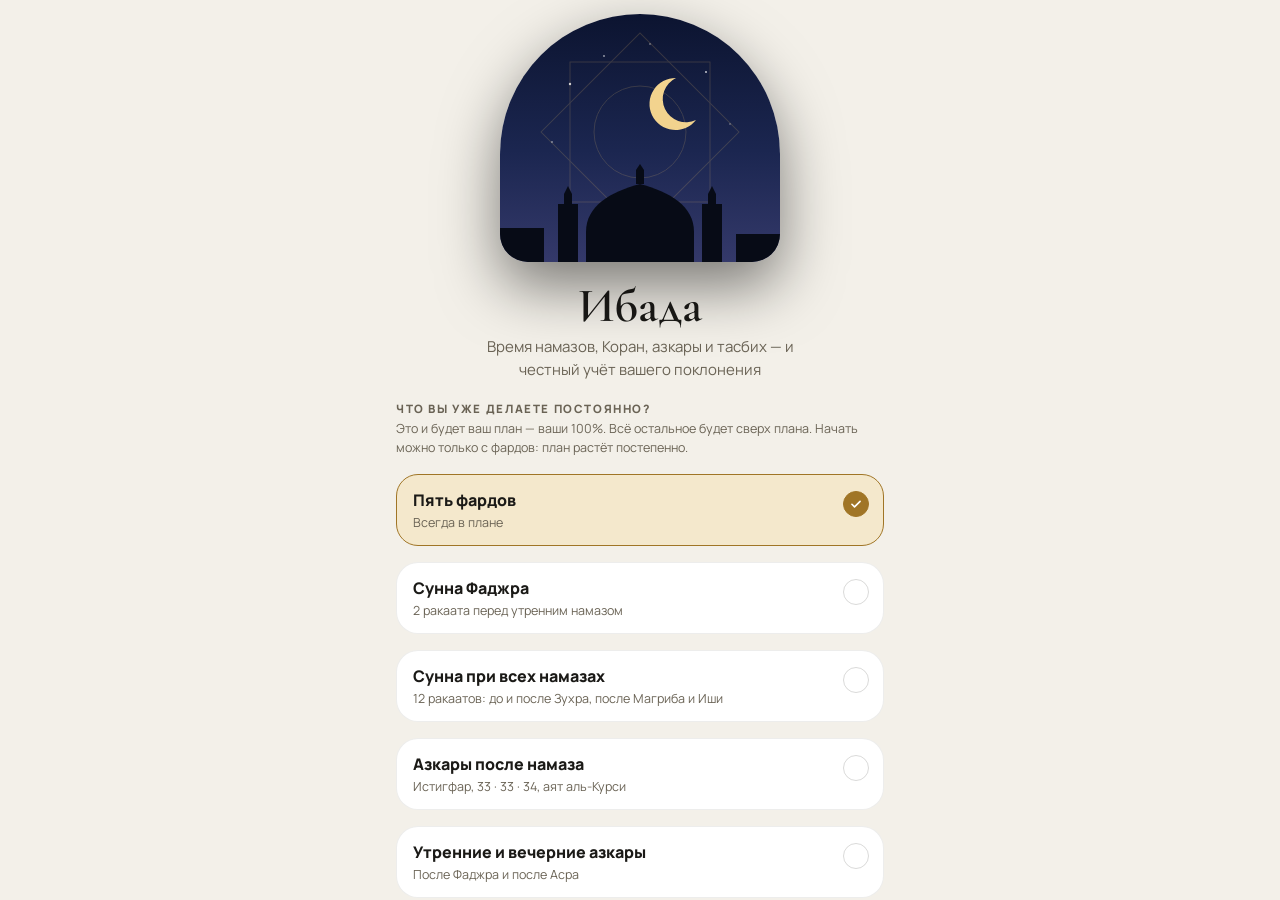
==== commit f2722d05: "v2.5: честный процент, возвращение без ложных срабатываний, прогресс по плану - Кольцо сегодня — «на" ====
--- a/index.html
+++ b/index.html
@@ -11,7 +11,7 @@
 <link rel="preconnect" href="https://fonts.gstatic.com" crossorigin>
 <link rel="stylesheet" href="https://fonts.googleapis.com/css2?family=Cormorant+Garamond:wght@500;600;700&family=Manrope:wght@400;500;600;700;800&family=Amiri:wght@400;700&family=Amiri+Quran&family=Literata:ital,wght@0,400;0,500;0,600;1,400&display=swap">
 <link rel="preload" href="fonts/kfgqpc-hafs-18.woff2" as="font" type="font/woff2" crossorigin>
-<link rel="stylesheet" href="styles.css?v=17">
+<link rel="stylesheet" href="styles.css?v=23">
 <script src="https://telegram.org/js/telegram-web-app.js?59"></script>
 </head>
 <body>
@@ -22,9 +22,10 @@
   <div id="overlay"></div>
 </div>
 <script src="adhan.min.js"></script>
-<script src="sky.js?v=17"></script>
-<script src="data.js?v=17"></script>
-<script src="saadi-index.js?v=17"></script>
-<script src="app.js?v=17"></script>
+<script src="sky.js?v=23"></script>
+<script src="data.js?v=23"></script>
+<script src="saadi-index.js?v=23"></script>
+<script src="bot-config.js?v=23"></script>
+<script src="app.js?v=23"></script>
 </body>
 </html>
--- a/styles.css
+++ b/styles.css
@@ -650,6 +650,7 @@
 .scrim.enter { animation: fade .22s ease; }
 .sheet.snap { transition: transform .22s cubic-bezier(.2,.9,.25,1); }
 .sh-sec { font-size: 13px; font-weight: 800; color: var(--sub); padding: 10px 6px 2px; }
+.st-done-btn { margin: 12px 0 6px; }
 .sheet .card.list { background: transparent; border-color: var(--line); }
 .opt { border-radius: var(--r-md); }
 .opt.on { border-color: var(--gold); background: var(--gold-soft); }
@@ -811,3 +812,39 @@
 .sl-ctl .seg.mini button { white-space: nowrap; }
 /* v14.1: пояснение к процентам в шторке статуса */
 .st-note { margin: 2px 0 0; padding: 0 6px; line-height: 1.5; text-align: center; }
+
+/* ===== личный план (v2.4) ===== */
+.sec-link { flex: none; border: 0; background: none; padding: 6px 0 6px 10px; font: inherit; font-size: var(--t-meta); font-weight: 700; color: var(--gold); cursor: pointer; white-space: nowrap; }
+.sec-foot { margin: 8px 8px 0; font-size: 12.5px; line-height: 1.45; color: var(--sub); }
+.pc-card { margin-top: 12px; padding: 16px; display: flex; flex-direction: column; gap: 6px; background: radial-gradient(120% 90% at 100% 0%, var(--emerald-soft), transparent 62%), var(--surface); }
+.pc-eb { font-size: 12px; font-weight: 800; letter-spacing: .04em; text-transform: uppercase; color: var(--emerald-text); }
+.pc-t { font-family: var(--serif); font-size: 21px; font-weight: 600; line-height: 1.15; }
+.pc-m { font-size: 14px; line-height: 1.45; color: var(--sub); }
+.pc-q { font-size: 12.5px; line-height: 1.45; color: var(--sub); font-style: italic; padding-left: 10px; border-left: 2px solid var(--gold-line); margin: 4px 0 2px; }
+.pc-act { display: flex; gap: 8px; margin-top: 6px; }
+.pc-act .btn { flex: 1; min-height: 44px; }
+.pl-row { align-items: center; }
+.pl-h { display: block; margin-top: 4px; font-size: 12px; line-height: 1.4; color: var(--sub); font-style: italic; }
+.pl-h b, .pl-gh b { font-style: normal; font-weight: 700; }
+.pl-gh { margin: -2px 8px 8px; font-size: 12.5px; line-height: 1.45; color: var(--sub); font-style: italic; }
+.pl-intro { padding: 12px 14px; border-radius: 16px; background: var(--emerald-soft); font-size: 14px; line-height: 1.45; }
+.pl-presets { display: grid; grid-template-columns: repeat(3, minmax(0, 1fr)); gap: 8px; }
+.pl-presets .btn { min-height: 44px; }
+.pl-foot { padding: 4px 6px; line-height: 1.5; }
+.opt-pct.st-plus { width: auto; padding: 0 10px; background: var(--gold-soft); color: var(--gold-hi); font-size: 12px; }
+.opt-pct.st-plus:empty { display: none; }
+.td-ring.over .num { color: var(--gold-hi); }
+.hov { box-shadow: inset 0 0 0 2px var(--emerald); }
+
+/* ===== хадисы (v2.4.3) ===== */
+.li.hx { padding: 0 14px 0 6px; gap: 2px; }
+.hx-main { flex: 1 1 auto; min-width: 0; min-height: 60px; padding: 10px 0 10px 4px; display: flex; align-items: center; gap: 12px; background: none; border: 0; color: var(--text); font: inherit; text-align: left; }
+button.hx-main { cursor: pointer; }
+.hx-i { flex: none; width: 40px; height: 44px; padding: 0; border: 0; border-radius: 12px; background: none; color: var(--gold); display: flex; align-items: center; justify-content: center; cursor: pointer; }
+.hx-i:active { background: var(--gold-soft); }
+.hd-card { margin: 0; padding: 16px 16px 14px; border-radius: 20px; background: var(--gold-soft); border: 1px solid var(--gold-line); display: flex; flex-direction: column; gap: 10px; }
+.hd-n { font-size: 12.5px; font-weight: 700; color: var(--sub); }
+.hd-t { margin: 0; font-family: var(--serif); font-size: 18px; line-height: 1.55; color: var(--text); }
+.hd-s { margin: 0; font-size: 13px; font-weight: 800; color: var(--gold-hi); }
+.hd-link { border: 0; background: none; padding: 0; font: inherit; font-weight: 700; color: var(--gold-hi); text-decoration: underline; text-underline-offset: 2px; cursor: pointer; }
+.pl-presets.two { grid-template-columns: repeat(2, minmax(0, 1fr)); }
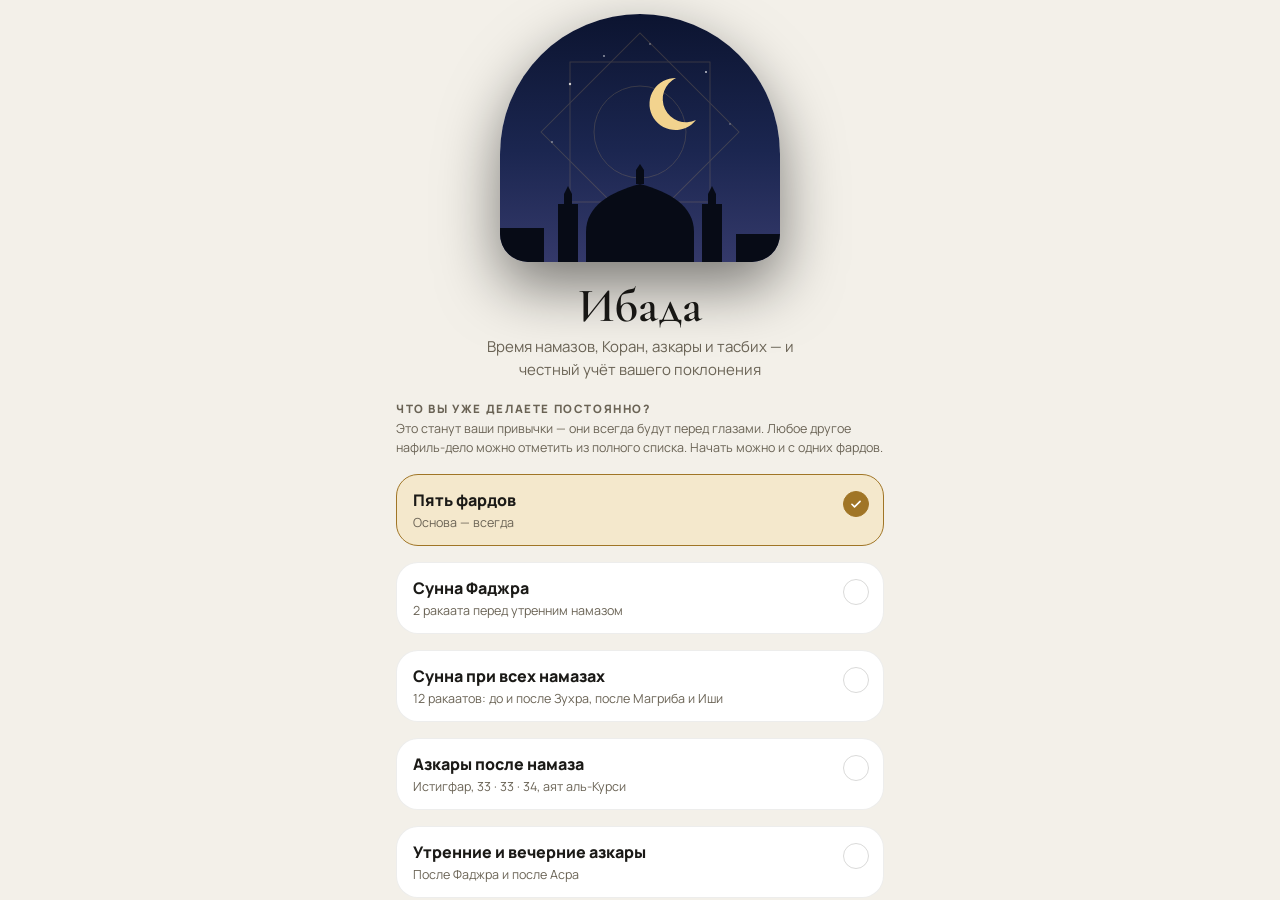
==== commit d2e68753: "v3.0: основа, привычки и нафиль — состояния дня вместо процентов - Основа (пять фардов) всегда; прив" ====
--- a/index.html
+++ b/index.html
@@ -11,7 +11,7 @@
 <link rel="preconnect" href="https://fonts.gstatic.com" crossorigin>
 <link rel="stylesheet" href="https://fonts.googleapis.com/css2?family=Cormorant+Garamond:wght@500;600;700&family=Manrope:wght@400;500;600;700;800&family=Amiri:wght@400;700&family=Amiri+Quran&family=Literata:ital,wght@0,400;0,500;0,600;1,400&display=swap">
 <link rel="preload" href="fonts/kfgqpc-hafs-18.woff2" as="font" type="font/woff2" crossorigin>
-<link rel="stylesheet" href="styles.css?v=23">
+<link rel="stylesheet" href="styles.css?v=24">
 <script src="https://telegram.org/js/telegram-web-app.js?59"></script>
 </head>
 <body>
@@ -22,10 +22,10 @@
   <div id="overlay"></div>
 </div>
 <script src="adhan.min.js"></script>
-<script src="sky.js?v=23"></script>
-<script src="data.js?v=23"></script>
-<script src="saadi-index.js?v=23"></script>
-<script src="bot-config.js?v=23"></script>
-<script src="app.js?v=23"></script>
+<script src="sky.js?v=24"></script>
+<script src="data.js?v=24"></script>
+<script src="saadi-index.js?v=24"></script>
+<script src="bot-config.js?v=24"></script>
+<script src="app.js?v=24"></script>
 </body>
 </html>
--- a/styles.css
+++ b/styles.css
@@ -848,3 +848,47 @@
 .hd-s { margin: 0; font-size: 13px; font-weight: 800; color: var(--gold-hi); }
 .hd-link { border: 0; background: none; padding: 0; font: inherit; font-weight: 700; color: var(--gold-hi); text-decoration: underline; text-underline-offset: 2px; cursor: pointer; }
 .pl-presets.two { grid-template-columns: repeat(2, minmax(0, 1fr)); }
+
+/* ===== v3.0: основа, привычки, нафиль ===== */
+.hb-tag { display: inline-flex; align-items: center; margin-left: 6px; padding: 2px 7px; border-radius: 8px; background: var(--emerald-soft); color: var(--emerald-text); font-size: 11px; font-weight: 800; vertical-align: 2px; white-space: nowrap; }
+.hb-row { display: flex; flex-direction: column; }
+.hb-row + .hb-row { border-top: 1px solid var(--line); }
+.hb-row > .li, .hb-row > .hx { border-top: 0 !important; }
+.hb-chips { display: flex; flex-wrap: wrap; gap: 8px; padding: 0 16px 14px; }
+.sh-sec + .hb-chips { padding: 0; }
+.hb-chips .chip { min-height: 34px; padding: 0 12px; font-size: 13px; }
+/* значок дня: пять дуг фардов, в центре — счёт, привычки или галочка */
+.td-ring.db { width: 48px; height: 48px; }
+.td-ring.db .num { font-size: 12.5px; font-weight: 800; letter-spacing: -.2px; }
+.td-ring.db .db-h { color: var(--emerald-text); }
+.td-ring.db .db-ok { width: 22px; height: 22px; border-radius: 50%; display: grid; place-items: center; background: var(--gold); color: var(--on-gold); }
+.td-ring.db .db-ok svg { position: static; width: 13px; height: 13px; }
+.td-ring.db .db-star { position: absolute; top: -3px; right: -4px; font-style: normal; font-size: 12px; line-height: 1; color: var(--gold-hi); text-shadow: 0 0 6px rgba(230, 190, 110, .55); }
+.td-ring.db.done svg circle { stroke: var(--gold); }
+.td-ring.db.sm { width: 36px; height: 36px; }
+.td-ring.db.sm .num { font-size: 10px; }
+.td-ring.db.sm .db-ok { width: 18px; height: 18px; }
+.td-ring.db.sm .db-ok svg { width: 11px; height: 11px; }
+.td-ring.db.sm .db-star { font-size: 10px; top: -3px; right: -3px; }
+.td-ring.db.fu { opacity: .35; }
+/* неделя в «Прогрессе» */
+.pr-sum { flex-direction: column; align-items: stretch; gap: 14px; }
+.pr-sum-h { display: flex; justify-content: space-between; align-items: flex-end; }
+.pr-sum-h .pr-big { font-family: var(--serif); font-size: 40px; line-height: 1; color: var(--gold-hi); }
+.pr-days { display: grid; grid-template-columns: repeat(7, minmax(0, 1fr)); gap: 4px; }
+.pr-day { border: 0; background: none; color: var(--sub); padding: 6px 0 4px; border-radius: 12px; display: flex; flex-direction: column; align-items: center; gap: 5px; transition: transform .12s ease, background .2s ease; }
+.pr-day:active:not(:disabled) { transform: scale(.94); }
+.pr-day.on { background: var(--surface2, rgba(255, 255, 255, .05)); color: var(--text); }
+.pr-day small { font-size: 11px; font-weight: 700; }
+.pr-dots i.na { background: transparent; box-shadow: inset 0 0 0 1px var(--line2); }
+/* месяц: звёздочка — в этот день были нафиль */
+.cal .hst { position: relative; }
+.cal .hst::after { content: '✦'; position: absolute; top: 1px; right: 3px; font-size: 8px; line-height: 1; color: var(--gold-hi); }
+.cal .h4c.hst::after { color: #1A1406; }
+.pg-leg .hst { position: relative; }
+.pg-leg i.h0.hst { background: var(--track); }
+.pg-leg i.hst::after { content: '✦'; position: absolute; inset: 0; display: grid; place-items: center; font-size: 8px; font-style: normal; color: var(--gold-hi); }
+.hb-star { flex: none; width: 36px; height: 36px; border-radius: 12px; display: grid; place-items: center; font-size: 17px; line-height: 1; color: var(--muted); background: var(--surface2); transition: color .25s ease, background .25s ease, transform .3s cubic-bezier(.2, .9, .3, 1.4); }
+.hb-star.on { color: var(--gold-hi); background: var(--gold-soft); text-shadow: 0 0 10px rgba(230, 190, 110, .5); }
+.li:active .hb-star { transform: scale(.9) rotate(-12deg); }
+.pr-sum-h .pr-big > span { font-family: var(--sans); letter-spacing: 0; }
